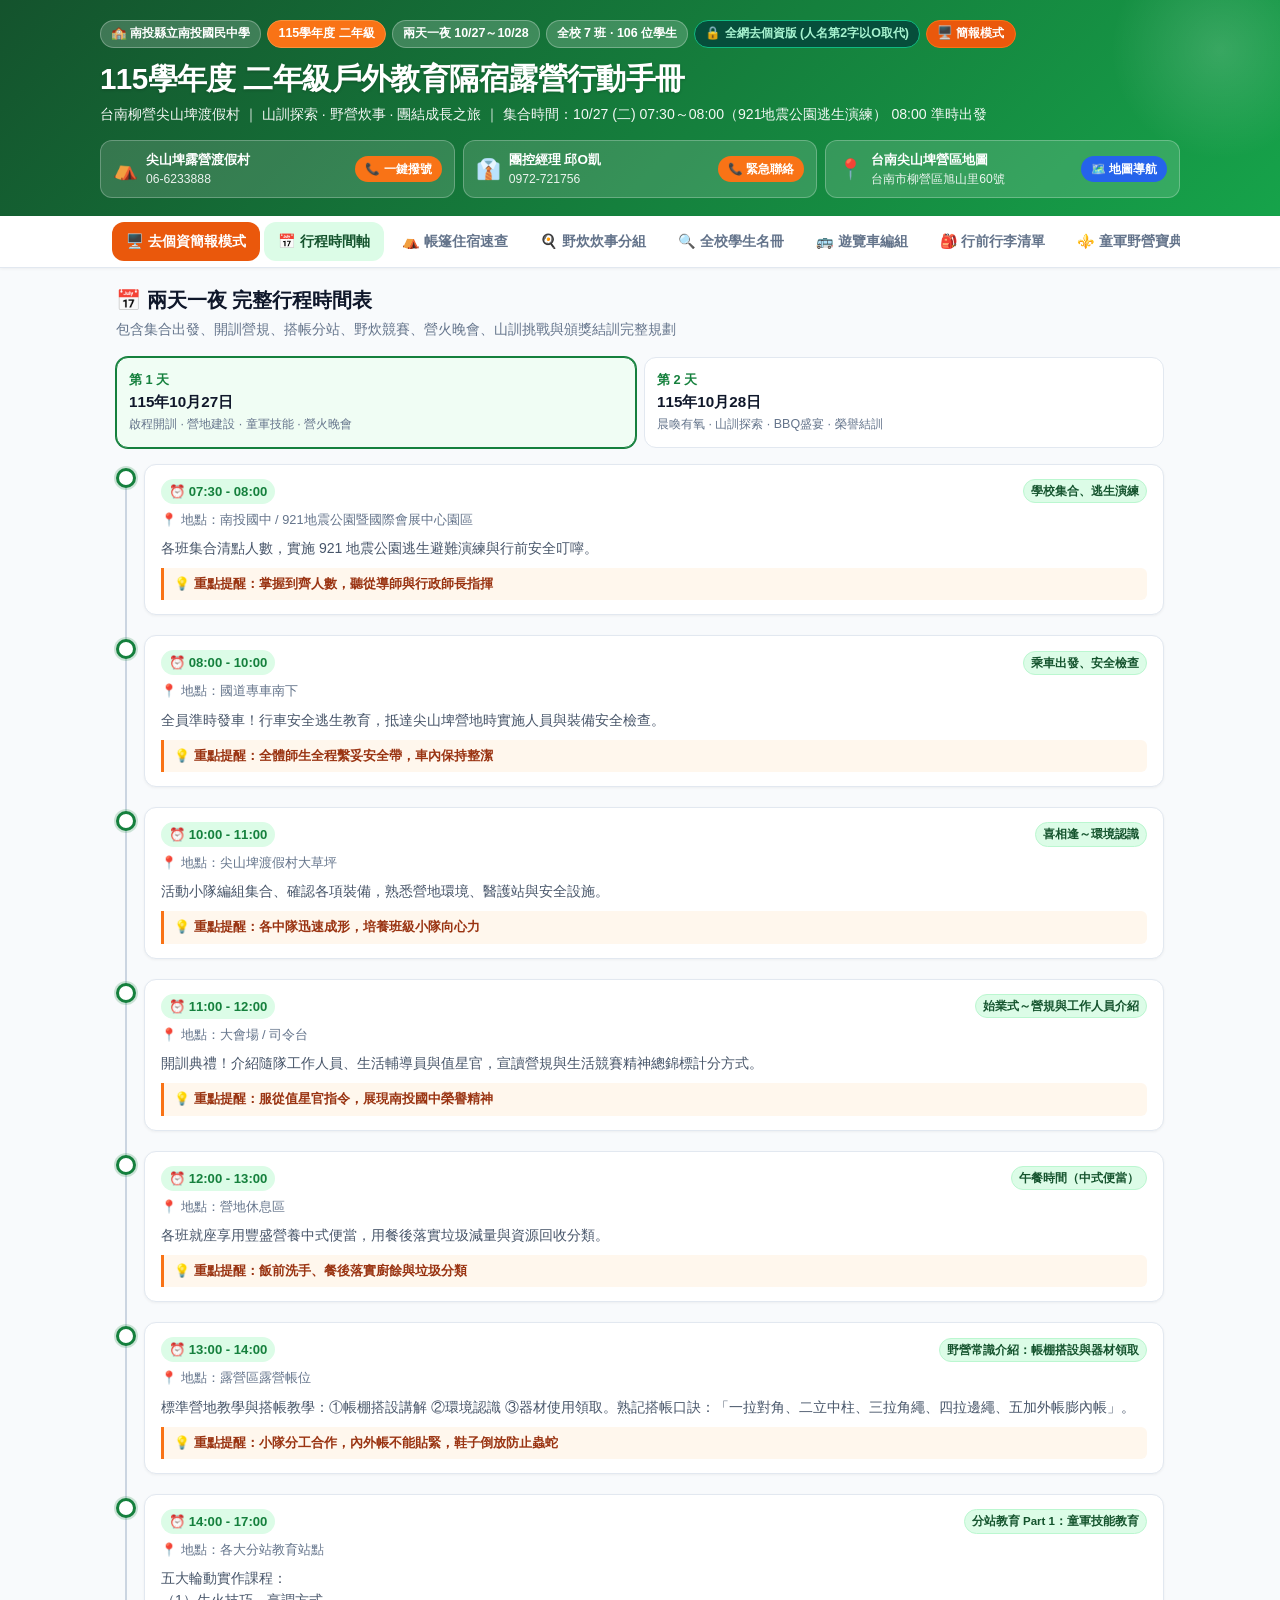
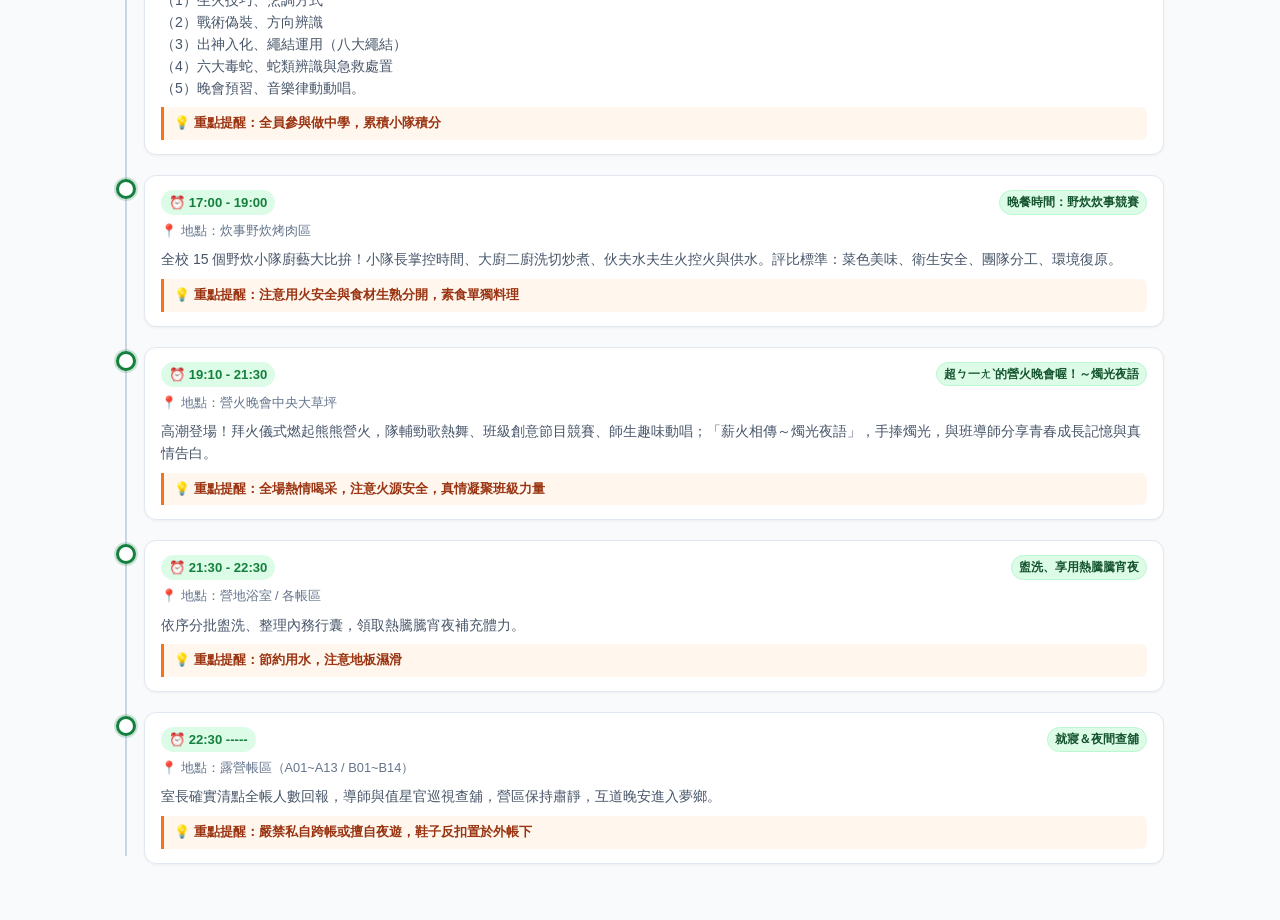
==== index.html @ 96193eeb "fix: remove privacy toggle, add slide controls and TOC modal, add scout unit images and video links" ====
<!DOCTYPE html>
<html lang="zh-Hant">
<head>
  <meta charset="UTF-8">
  <meta name="viewport" content="width=device-width, initial-scale=1.0, maximum-scale=1.0, user-scalable=no">
  <title>南投國中 115學年度二年級隔宿露營專屬行動手冊</title>
  <meta name="description" content="南投縣立南投國民中學 115學年度 二年級戶外教育隔宿露營（台南尖山埤）專屬 RWD 行動數位手冊。提供帳篷住宿速查、野炊小隊分工、兩日行程時間軸、遊覽車編組、行前行李清單與童軍技能寶典。">
  <meta name="theme-color" content="#15803d">

  <!-- Favicon 圖標 -->
  <link rel="icon" href="data:image/svg+xml,%3Csvg xmlns='http://www.w3.org/2000/svg' viewBox='0 0 32 32'%3E%3Ccircle cx='16' cy='16' r='14' fill='%2315803d'/%3E%3Cpath d='M8 22l8-14 8 14H8z' fill='%23f97316'/%3E%3C/svg%3E">

  <!-- 樣式表 -->
  <link rel="stylesheet" href="styles.css?v=20261019_v1">
</head>
<body>

  <!-- ================= 頂部 Hero Header ================= -->
  <header class="hero-header">
    <div class="hero-inner">
      <div class="hero-top-bar">
        <div class="hero-badges">
          <span class="badge-tag">🏫 南投縣立南投國民中學</span>
          <span class="badge-tag highlight">115學年度 二年級</span>
          <span class="badge-tag">兩天一夜 10/27～10/28</span>
          <span class="badge-tag">全校 7 班 · 106 位學生</span>
          <span class="badge-tag highlight" style="background:#064e3b; border-color:#10b981; color:#a7f3d0; font-weight:700;">🔒 全網去個資版 (人名第2字以O取代)</span>
          <a href="slides.html" class="badge-tag" style="background:#ea580c; border-color:#f97316; text-decoration:none; color:#fff;" title="前往全螢幕簡報模式">🖥️ 簡報模式</a>
        </div>
      </div>

      <h1 class="hero-title">115學年度 二年級戶外教育隔宿露營行動手冊</h1>
      <p class="hero-subtitle">
        台南柳營尖山埤渡假村 ｜ 山訓探索 · 野營炊事 · 團結成長之旅 ｜ 集合時間：10/27 (二) 07:30～08:00（921地震公園逃生演練） 08:00 準時出發
      </p>

      <!-- 快速營地與緊急撥號卡片 -->
      <div class="hero-quick-actions" id="hero-quick-actions">
        <!-- 由 JavaScript 動態生成 -->
      </div>
    </div>
  </header>

  <!-- ================= 桌機 / 平板 導航列 ================= -->
  <nav class="desktop-nav-bar" aria-label="手冊主要分頁導航">
    <div class="nav-tabs-scroll">
      <a href="slides.html" class="tab-btn" style="background:#ea580c; color:#fff; text-decoration:none;" title="開啟全螢幕簡報模式">🖥️ 去個資簡報模式</a>
      <button class="tab-btn active" data-tab="itinerary">📅 行程時間軸</button>
      <button class="tab-btn" data-tab="tents">⛺ 帳篷住宿速查</button>
      <button class="tab-btn" data-tab="squads">🍳 野炊炊事分組</button>
      <button class="tab-btn" data-tab="roster">🔍 全校學生名冊</button>
      <button class="tab-btn" data-tab="buses">🚌 遊覽車編組</button>
      <button class="tab-btn" data-tab="checklist">🎒 行前行李清單</button>
      <button class="tab-btn" data-tab="scout">⚜️ 童軍野營寶典</button>
      <button class="tab-btn" data-tab="rules">⚠️ 營規生活須知</button>
      <button class="tab-btn" data-tab="info">ℹ️ 營地與行政資訊</button>
    </div>
  </nav>

  <!-- ================= 主要內容區 ================= -->
  <main class="main-content">

    <!-- 1. 兩日行程時間軸 -->
    <section class="tab-pane active" id="tab-itinerary">
      <div class="section-head">
        <h2 class="section-title">📅 兩天一夜 完整行程時間表</h2>
        <p class="section-desc">包含集合出發、開訓營規、搭帳分站、野炊競賽、營火晚會、山訓挑戰與頒獎結訓完整規劃</p>
      </div>

      <div class="day-switch-bar" id="day-switch-container">
        <!-- 由 JS 動態生成 -->
      </div>

      <div id="itinerary-content-container">
        <!-- 當日行程時間軸由 JS 動態生成 -->
      </div>
    </section>

    <!-- 2. 帳篷住宿速查 -->
    <section class="tab-pane" id="tab-tents">
      <div class="section-head">
        <h2 class="section-title">⛺ 帳篷住宿即時速查</h2>
        <p class="section-desc">全校 27 頂帳篷（男帳 A01~A13、女帳 B01~B14），支援輸入姓名、座號、帳號即時秒查</p>
      </div>

      <!-- 帳篷篩選工具列 -->
      <div class="filter-toolbar">
        <div class="search-input-wrap">
          <span class="search-icon">🔍</span>
          <input type="text" id="tent-search-input" class="search-input" placeholder="輸入同學姓名、座號（如 15）、帳號（如 A01, B02）快速查詢...">
          <button id="tent-search-clear" class="clear-search-btn" title="清除搜尋">✕</button>
        </div>

        <div class="chip-filters">
          <span class="chip-label">班級：</span>
          <button class="filter-chip tent-class-chip active" data-class="all">全部班級</button>
          <button class="filter-chip tent-class-chip" data-class="801">801 (201)</button>
          <button class="filter-chip tent-class-chip" data-class="802">802 (202)</button>
          <button class="filter-chip tent-class-chip" data-class="803">803 (203)</button>
          <button class="filter-chip tent-class-chip" data-class="804">804 (204)</button>
          <button class="filter-chip tent-class-chip" data-class="805">805 (205)</button>
          <button class="filter-chip tent-class-chip" data-class="806">806 (206)</button>
          <button class="filter-chip tent-class-chip" data-class="807">807 (207)</button>
        </div>

        <div class="chip-filters">
          <span class="chip-label">性別：</span>
          <button class="filter-chip tent-gender-chip active" data-gender="all">全部帳篷</button>
          <button class="filter-chip tent-gender-chip" data-gender="男">🏕️ 男生帳 (A01~A13)</button>
          <button class="filter-chip tent-gender-chip" data-gender="女">⛺ 女生帳 (B01~B14)</button>
        </div>

        <div class="view-actions-bar">
          <span id="tents-count-badge" class="result-count-badge">共 27 頂帳篷</span>
          <div class="view-toggle-btns">
            <button class="view-toggle-btn tent-view-btn active" data-view="card">🗂️ 卡片模式</button>
            <button class="view-toggle-btn tent-view-btn" data-view="table">📑 表格名冊</button>
          </div>
        </div>
      </div>

      <!-- 帳篷列表 -->
      <div id="tents-list-container">
        <!-- JS 動態生成 -->
      </div>
    </section>

    <!-- 3. 野炊炊事分組速查 -->
    <section class="tab-pane" id="tab-squads">
      <div class="section-head">
        <h2 class="section-title">🍳 野炊炊事分組即時速查</h2>
        <p class="section-desc">全校 15 個野炊小隊，標註小隊長、副小隊長、大廚、二廚、伙夫、水夫、事務分工與素食名單</p>
      </div>

      <!-- 野炊篩選工具列 -->
      <div class="filter-toolbar">
        <div class="search-input-wrap">
          <span class="search-icon">🔍</span>
          <input type="text" id="squad-search-input" class="search-input" placeholder="輸入組別（如 第 1 組）、學生姓名、分工職掌（如 大廚）快速查詢...">
          <button id="squad-search-clear" class="clear-search-btn" title="清除搜尋">✕</button>
        </div>

        <div class="chip-filters">
          <span class="chip-label">班級：</span>
          <button class="filter-chip squad-class-chip active" data-class="all">全部班級</button>
          <button class="filter-chip squad-class-chip" data-class="801">801 (1-2組)</button>
          <button class="filter-chip squad-class-chip" data-class="802">802 (3-5組)</button>
          <button class="filter-chip squad-class-chip" data-class="803">803 (6-7組)</button>
          <button class="filter-chip squad-class-chip" data-class="804">804 (8-9組)</button>
          <button class="filter-chip squad-class-chip" data-class="805">805 (10-11組)</button>
          <button class="filter-chip squad-class-chip" data-class="806">806 (12組)</button>
          <button class="filter-chip squad-class-chip" data-class="807">807 (13-15組)</button>
        </div>

        <div class="view-actions-bar">
          <span id="squads-count-badge" class="result-count-badge">共 15 個野炊小隊</span>
          <div class="view-toggle-btns">
            <button class="view-toggle-btn squad-view-btn active" data-view="card">🗂️ 卡片模式</button>
            <button class="view-toggle-btn squad-view-btn" data-view="table">📑 表格名冊</button>
          </div>
        </div>
      </div>

      <!-- 野炊小隊列表 -->
      <div id="squads-list-container">
        <!-- JS 動態生成 -->
      </div>
    </section>

    <!-- 4. 全校學生名冊資料庫 -->
    <section class="tab-pane" id="tab-roster">
      <div class="section-head">
        <h2 class="section-title">🔍 全校學生資料庫速查</h2>
        <p class="section-desc">全校 106 位二年級同學，快速查詢座號、班級、性別、車次、帳號、野炊組別與飲食習慣</p>
      </div>

      <!-- 名冊篩選工具列 -->
      <div class="filter-toolbar">
        <div class="search-input-wrap">
          <span class="search-icon">🔍</span>
          <input type="text" id="roster-search-input" class="search-input" placeholder="搜尋學生姓名、座號、帳號、組別或職掌...">
          <button id="roster-search-clear" class="clear-search-btn" title="清除搜尋">✕</button>
        </div>

        <div class="chip-filters">
          <span class="chip-label">班級：</span>
          <button class="filter-chip roster-class-chip active" data-class="all">全部</button>
          <button class="filter-chip roster-class-chip" data-class="801">801</button>
          <button class="filter-chip roster-class-chip" data-class="802">802</button>
          <button class="filter-chip roster-class-chip" data-class="803">803</button>
          <button class="filter-chip roster-class-chip" data-class="804">804</button>
          <button class="filter-chip roster-class-chip" data-class="805">805</button>
          <button class="filter-chip roster-class-chip" data-class="806">806</button>
          <button class="filter-chip roster-class-chip" data-class="807">807</button>
        </div>

        <div class="chip-filters">
          <span class="chip-label">條件：</span>
          <button class="filter-chip roster-gender-chip active" data-gender="all">全部性別</button>
          <button class="filter-chip roster-gender-chip" data-gender="男">男生</button>
          <button class="filter-chip roster-gender-chip" data-gender="女">女生</button>
          <button class="filter-chip roster-diet-chip" data-diet="veg">🥗 僅看素食</button>
        </div>

        <div class="view-actions-bar">
          <span id="roster-count-badge" class="result-count-badge">共 106 位同學</span>
        </div>
      </div>

      <div id="roster-list-container">
        <!-- JS 動態生成 -->
      </div>
    </section>

    <!-- 5. 遊覽車編組與師長團務 -->
    <section class="tab-pane" id="tab-buses">
      <div class="section-head">
        <h2 class="section-title">🚌 遊覽車編組與隨車師長</h2>
        <p class="section-desc">全校 4 部遊覽車（1 車、2 車、3 車、丁車）搭乘班級配置、隨車行政師長與學生名冊</p>
      </div>
      <div id="buses-content-container">
        <!-- JS 動態生成 -->
      </div>
    </section>

    <!-- 6. 行前行李清單 -->
    <section class="tab-pane" id="tab-checklist">
      <div class="section-head">
        <h2 class="section-title">🎒 行前行李打包清單</h2>
        <p class="section-desc">點擊項目可打勾完成打包，進度自動儲存於手機瀏覽器，重開不遺失！</p>
      </div>

      <!-- 進度指示卡片 -->
      <div class="pack-progress-card">
        <div class="pack-progress-top">
          <span style="font-weight:800; font-size:1.05rem;">行李打包進度</span>
          <span id="pack-progress-percent" style="font-size:1.3rem; font-weight:800; color:#fed7aa;">0%</span>
        </div>
        <div class="pack-progress-bar-bg">
          <div class="pack-progress-fill" id="pack-progress-fill"></div>
        </div>
        <div style="display:flex; justify-content:space-between; align-items:center;">
          <span id="pack-progress-text" style="font-size:0.8rem; opacity:0.95;">已完成 0 / 15 項必備裝備</span>
          <button id="reset-checklist-btn" style="background:rgba(255,255,255,0.2); border:1px solid rgba(255,255,255,0.3); color:#fff; border-radius:var(--radius-full); font-size:0.74rem; padding:3px 10px; cursor:pointer;">重設清單</button>
        </div>
      </div>

      <div id="checklist-container">
        <!-- JS 動態生成 -->
      </div>
    </section>

    <!-- 7. 童軍野營技能寶典 -->
    <section class="tab-pane" id="tab-scout">
      <div class="section-head">
        <h2 class="section-title">⚜️ 童軍與野外技能寶典</h2>
        <p class="section-desc">包含營地建設、屋式帳搭收口訣、八大繩結、毒蛇五要五不、自然方向辨識與緊急急救法</p>
      </div>
      <div id="scout-content-container">
        <!-- JS 動態生成 -->
      </div>
    </section>

    <!-- 8. 營規生活須知 -->
    <section class="tab-pane" id="tab-rules">
      <div class="section-head">
        <h2 class="section-title">⚠️ 營規生活須知與安全守則</h2>
        <p class="section-desc">嚴守團體紀律、營火用火安全、夜間查舖與山訓水彈安全規範</p>
      </div>
      <div id="rules-content-container">
        <!-- JS 動態生成 -->
      </div>
    </section>

    <!-- 9. 營地與行政資訊 -->
    <section class="tab-pane" id="tab-info">
      <div class="section-head">
        <h2 class="section-title">ℹ️ 營地與活動行政資訊</h2>
        <p class="section-desc">主辦單位、承辦旅行社、營地地址電話、工作人員與全校導師一覽</p>
      </div>
      <div id="info-content-container">
        <!-- JS 動態生成 -->
      </div>
    </section>

  </main>

  <!-- ================= 手機端 底部固定導航欄 ================= -->
  <nav class="mobile-bottom-nav" aria-label="手機端底部快捷導航">
    <button class="mobile-nav-btn active" data-tab="itinerary">
      <span class="mobile-nav-icon">📅</span>
      <span>行程</span>
    </button>
    <button class="mobile-nav-btn" data-tab="tents">
      <span class="mobile-nav-icon">⛺</span>
      <span>帳篷</span>
    </button>
    <button class="mobile-nav-btn" data-tab="squads">
      <span class="mobile-nav-icon">🍳</span>
      <span>野炊</span>
    </button>
    <button class="mobile-nav-btn" data-tab="roster">
      <span class="mobile-nav-icon">🔍</span>
      <span>名冊</span>
    </button>
    <button class="mobile-nav-btn" data-tab="checklist">
      <span class="mobile-nav-icon">🎒</span>
      <span>行李</span>
    </button>
    <button class="mobile-nav-btn" data-tab="scout">
      <span class="mobile-nav-icon">⚜️</span>
      <span>寶典</span>
    </button>
    <a href="slides.html" class="mobile-nav-btn" style="color:var(--accent); text-decoration:none;">
      <span class="mobile-nav-icon">🖥️</span>
      <span>簡報</span>
    </a>
  </nav>

  <!-- 資料檔與腳本 -->
  <script src="data.js?v=20261019_v2"></script>
  <script src="app.js?v=20261019_v2"></script>
</body>
</html>
---- styles.css ----
/* ==========================================================================
   南投國中 115學年度二年級隔宿露營 專屬 RWD 行動數位手冊樣式表
   主色調：營地森林綠 (#15803d) · 營火熾橙 (#f97316) · 露營暖米金
   ========================================================================== */

:root {
  --primary: #15803d;
  --primary-dark: #14532d;
  --primary-light: #dcfce7;
  --primary-surface: #f0fdf4;
  --accent: #f97316;
  --accent-light: #ffedd5;
  --accent-dark: #c2410c;
  --bg-main: #f8fafc;
  --bg-card: #ffffff;
  --bg-subtle: #f1f5f9;
  --border: #e2e8f0;
  --border-light: #edf2f7;
  --text-primary: #0f172a;
  --text-secondary: #475569;
  --text-muted: #64748b;
  --text-white: #ffffff;
  --shadow-sm: 0 1px 3px rgba(0, 0, 0, 0.05);
  --shadow-md: 0 4px 12px rgba(15, 23, 42, 0.08);
  --shadow-lg: 0 12px 28px rgba(15, 23, 42, 0.12);
  --radius-sm: 8px;
  --radius-md: 12px;
  --radius-lg: 18px;
  --radius-full: 9999px;
  --font-base: -apple-system, BlinkMacSystemFont, "Segoe UI", Roboto, "PingFang TC", "Noto Sans TC", "Microsoft JhengHei", sans-serif;
  --transition: all 0.2s cubic-bezier(0.4, 0, 0.2, 1);
}

[data-theme="dark"] {
  --bg-main: #0f172a;
  --bg-card: #1e293b;
  --bg-subtle: #334155;
  --border: #334155;
  --border-light: #475569;
  --text-primary: #f8fafc;
  --text-secondary: #cbd5e1;
  --text-muted: #94a3b8;
  --primary-surface: #14532d33;
}

* {
  box-sizing: border-box;
  margin: 0;
  padding: 0;
  -webkit-tap-highlight-color: transparent;
}

body {
  font-family: var(--font-base);
  background-color: var(--bg-main);
  color: var(--text-primary);
  line-height: 1.6;
  min-height: 100vh;
  display: flex;
  flex-direction: column;
  padding-bottom: 78px; /* 手機端底部導航欄保留空間 */
}

/* ================= 頂部 Hero Header ================= */
.hero-header {
  background: linear-gradient(135deg, #14532d 0%, #15803d 55%, #16a34a 100%);
  color: var(--text-white);
  padding: 20px 16px 18px;
  box-shadow: 0 4px 20px rgba(20, 83, 45, 0.25);
  position: relative;
  overflow: hidden;
}

.hero-header::before {
  content: "";
  position: absolute;
  top: -60px;
  right: -50px;
  width: 220px;
  height: 220px;
  border-radius: 50%;
  background: radial-gradient(circle, rgba(255, 255, 255, 0.15) 0%, rgba(255, 255, 255, 0) 70%);
  pointer-events: none;
}

.hero-inner {
  max-width: 1080px;
  margin: 0 auto;
  position: relative;
  z-index: 2;
}

.hero-top-bar {
  display: flex;
  justify-content: space-between;
  align-items: center;
  flex-wrap: wrap;
  gap: 10px;
  margin-bottom: 12px;
}

.hero-badges {
  display: flex;
  flex-wrap: wrap;
  gap: 6px;
  align-items: center;
}

.badge-tag {
  display: inline-flex;
  align-items: center;
  gap: 4px;
  font-size: 0.78rem;
  font-weight: 600;
  padding: 3px 10px;
  border-radius: var(--radius-full);
  background: rgba(255, 255, 255, 0.18);
  border: 1px solid rgba(255, 255, 255, 0.28);
  color: #fff;
}

.badge-tag.highlight {
  background: #f97316;
  border-color: #fb923c;
  color: #fff;
  font-weight: 700;
}

.privacy-toggle-wrap {
  display: inline-flex;
  align-items: center;
  gap: 8px;
  background: rgba(0, 0, 0, 0.25);
  padding: 4px 10px;
  border-radius: var(--radius-full);
  border: 1px solid rgba(255, 255, 255, 0.25);
  font-size: 0.82rem;
  user-select: none;
  cursor: pointer;
  transition: var(--transition);
}

.privacy-toggle-wrap:hover {
  background: rgba(0, 0, 0, 0.38);
}

.switch-toggle {
  position: relative;
  display: inline-block;
  width: 38px;
  height: 20px;
}

.switch-toggle input {
  opacity: 0;
  width: 0;
  height: 0;
}

.switch-slider {
  position: absolute;
  cursor: pointer;
  top: 0; left: 0; right: 0; bottom: 0;
  background-color: #cbd5e1;
  transition: 0.3s;
  border-radius: 20px;
}

.switch-slider:before {
  position: absolute;
  content: "";
  height: 14px;
  width: 14px;
  left: 3px;
  bottom: 3px;
  background-color: white;
  transition: 0.3s;
  border-radius: 50%;
}

.switch-toggle input:checked + .switch-slider {
  background-color: var(--accent);
}

.switch-toggle input:checked + .switch-slider:before {
  transform: translateX(18px);
}

.hero-title {
  font-size: 1.45rem;
  font-weight: 800;
  letter-spacing: -0.02em;
  line-height: 1.3;
  margin-bottom: 6px;
  text-shadow: 0 1px 3px rgba(0, 0, 0, 0.2);
}

.hero-subtitle {
  font-size: 0.88rem;
  opacity: 0.95;
  margin-bottom: 14px;
  line-height: 1.5;
}

.hero-quick-actions {
  display: grid;
  grid-template-columns: repeat(auto-fit, minmax(200px, 1fr));
  gap: 8px;
}

.quick-call-card {
  display: flex;
  align-items: center;
  justify-content: space-between;
  background: rgba(255, 255, 255, 0.14);
  border: 1px solid rgba(255, 255, 255, 0.25);
  border-radius: var(--radius-md);
  padding: 8px 12px;
  color: #fff;
  text-decoration: none;
  transition: var(--transition);
}

.quick-call-card:hover {
  background: rgba(255, 255, 255, 0.24);
  transform: translateY(-1px);
}

.quick-call-left {
  display: flex;
  align-items: center;
  gap: 8px;
}

.quick-call-icon {
  font-size: 1.25rem;
}

.quick-call-name {
  font-size: 0.84rem;
  font-weight: 700;
}

.quick-call-phone {
  font-size: 0.76rem;
  opacity: 0.9;
}

.quick-call-btn {
  background: #f97316;
  color: #fff;
  padding: 4px 10px;
  border-radius: var(--radius-full);
  font-size: 0.74rem;
  font-weight: 700;
  display: inline-flex;
  align-items: center;
  gap: 3px;
}

/* ================= 桌機/平板 頂部導航 Tabs ================= */
.desktop-nav-bar {
  background: var(--bg-card);
  border-bottom: 1px solid var(--border);
  position: sticky;
  top: 0;
  z-index: 100;
  box-shadow: var(--shadow-sm);
}

.nav-tabs-scroll {
  max-width: 1080px;
  margin: 0 auto;
  display: flex;
  gap: 4px;
  padding: 6px 12px;
  overflow-x: auto;
  scrollbar-width: none;
}

.nav-tabs-scroll::-webkit-scrollbar {
  display: none;
}

.tab-btn {
  background: transparent;
  border: none;
  font-family: inherit;
  font-size: 0.88rem;
  font-weight: 600;
  color: var(--text-muted);
  padding: 8px 14px;
  border-radius: var(--radius-md);
  cursor: pointer;
  white-space: nowrap;
  transition: var(--transition);
  display: inline-flex;
  align-items: center;
  gap: 5px;
}

.tab-btn:hover {
  background: var(--bg-subtle);
  color: var(--text-primary);
}

.tab-btn.active {
  background: var(--primary-light);
  color: var(--primary-dark);
  font-weight: 700;
}

[data-theme="dark"] .tab-btn.active {
  background: var(--primary-surface);
  color: #86efac;
}

/* ================= 主要內容區 ================= */
.main-content {
  max-width: 1080px;
  width: 100%;
  margin: 0 auto;
  padding: 16px;
  flex: 1;
}

.tab-pane {
  display: none;
}

.tab-pane.active {
  display: block;
  animation: fadeIn 0.25s ease-out;
}

@keyframes fadeIn {
  from { opacity: 0; transform: translateY(6px); }
  to { opacity: 1; transform: translateY(0); }
}

.section-head {
  margin-bottom: 16px;
}

.section-title {
  font-size: 1.25rem;
  font-weight: 800;
  display: flex;
  align-items: center;
  gap: 8px;
  color: var(--text-primary);
}

.section-desc {
  font-size: 0.85rem;
  color: var(--text-muted);
  margin-top: 3px;
}

/* ================= 篩選與搜尋工具列 ================= */
.filter-toolbar {
  background: var(--bg-card);
  border: 1px solid var(--border);
  border-radius: var(--radius-md);
  padding: 12px;
  margin-bottom: 16px;
  box-shadow: var(--shadow-sm);
  display: flex;
  flex-direction: column;
  gap: 10px;
}

.search-input-wrap {
  position: relative;
  display: flex;
  align-items: center;
}

.search-icon {
  position: absolute;
  left: 12px;
  font-size: 1rem;
  color: var(--text-muted);
  pointer-events: none;
}

.search-input {
  width: 100%;
  font-family: inherit;
  font-size: 0.92rem;
  padding: 10px 36px 10px 38px;
  border: 1.5px solid var(--border);
  border-radius: var(--radius-md);
  background: var(--bg-main);
  color: var(--text-primary);
  outline: none;
  transition: var(--transition);
}

.search-input:focus {
  border-color: var(--primary);
  background: var(--bg-card);
  box-shadow: 0 0 0 3px rgba(21, 128, 61, 0.12);
}

.clear-search-btn {
  position: absolute;
  right: 10px;
  background: none;
  border: none;
  font-size: 1.1rem;
  color: var(--text-muted);
  cursor: pointer;
  padding: 4px;
  display: none;
}

.chip-filters {
  display: flex;
  gap: 6px;
  flex-wrap: wrap;
  align-items: center;
}

.chip-label {
  font-size: 0.78rem;
  font-weight: 700;
  color: var(--text-muted);
  margin-right: 2px;
}

.filter-chip {
  background: var(--bg-subtle);
  border: 1px solid var(--border);
  color: var(--text-secondary);
  font-family: inherit;
  font-size: 0.8rem;
  font-weight: 600;
  padding: 4px 10px;
  border-radius: var(--radius-full);
  cursor: pointer;
  transition: var(--transition);
}

.filter-chip:hover {
  border-color: var(--primary);
  color: var(--primary);
}

.filter-chip.active {
  background: var(--primary);
  color: #fff;
  border-color: var(--primary);
}

.view-actions-bar {
  display: flex;
  justify-content: space-between;
  align-items: center;
  font-size: 0.82rem;
  color: var(--text-muted);
}

.result-count-badge {
  font-weight: 700;
  color: var(--primary);
}

.view-toggle-btns {
  display: inline-flex;
  background: var(--bg-subtle);
  border-radius: var(--radius-sm);
  padding: 2px;
  border: 1px solid var(--border);
}

.view-toggle-btn {
  background: transparent;
  border: none;
  font-size: 0.8rem;
  padding: 4px 8px;
  border-radius: 6px;
  cursor: pointer;
  color: var(--text-muted);
  font-family: inherit;
  font-weight: 600;
}

.view-toggle-btn.active {
  background: var(--bg-card);
  color: var(--text-primary);
  box-shadow: var(--shadow-sm);
}

/* ================= 卡片網格與卡片設計 ================= */
.cards-grid {
  display: grid;
  grid-template-columns: repeat(auto-fill, minmax(290px, 1fr));
  gap: 14px;
}

.tent-card, .squad-card, .info-card {
  background: var(--bg-card);
  border: 1px solid var(--border);
  border-radius: var(--radius-md);
  padding: 14px;
  box-shadow: var(--shadow-sm);
  transition: var(--transition);
  display: flex;
  flex-direction: column;
  position: relative;
}

.tent-card:hover, .squad-card:hover {
  box-shadow: var(--shadow-md);
  border-color: #cbd5e1;
  transform: translateY(-2px);
}

.card-top {
  display: flex;
  justify-content: space-between;
  align-items: flex-start;
  margin-bottom: 10px;
  padding-bottom: 8px;
  border-bottom: 1px solid var(--border-light);
}

.card-id-badge {
  display: inline-flex;
  align-items: center;
  gap: 5px;
  font-size: 1.05rem;
  font-weight: 800;
  padding: 2px 8px;
  border-radius: var(--radius-sm);
}

.tent-card.male .card-id-badge {
  background: #e0f2fe;
  color: #0369a1;
}

.tent-card.female .card-id-badge {
  background: #fce7f3;
  color: #be185d;
}

.squad-card .card-id-badge {
  background: #ffedd5;
  color: #c2410c;
}

.card-meta-tags {
  display: flex;
  gap: 4px;
  flex-wrap: wrap;
  align-items: center;
}

.meta-pill {
  font-size: 0.72rem;
  font-weight: 700;
  padding: 2px 7px;
  border-radius: var(--radius-full);
  background: var(--bg-subtle);
  color: var(--text-muted);
  border: 1px solid var(--border);
}

.meta-pill.primary {
  background: var(--primary-light);
  color: var(--primary-dark);
  border-color: #bbf7d0;
}

.meta-pill.accent {
  background: var(--accent-light);
  color: var(--accent-dark);
  border-color: #fed7aa;
}

/* 帳員與組員名單標籤 */
.member-chips-wrap {
  display: flex;
  flex-wrap: wrap;
  gap: 6px;
  margin-bottom: 10px;
  flex: 1;
}

.member-chip {
  display: inline-flex;
  align-items: center;
  gap: 5px;
  background: var(--bg-main);
  border: 1px solid var(--border);
  padding: 4px 8px;
  border-radius: var(--radius-sm);
  font-size: 0.84rem;
}

.member-chip.leader {
  background: #fef3c7;
  border-color: #fde68a;
  color: #92400e;
  font-weight: 700;
}

.member-chip.veg {
  border-left: 3px solid #16a34a;
}

.seat-num {
  font-size: 0.72rem;
  font-weight: 800;
  color: var(--text-muted);
}

.role-tag {
  font-size: 0.68rem;
  background: #fed7aa;
  color: #9a3412;
  padding: 1px 4px;
  border-radius: 4px;
  font-weight: 700;
}

.card-footer {
  display: flex;
  justify-content: space-between;
  align-items: center;
  padding-top: 8px;
  border-top: 1px solid var(--border-light);
  font-size: 0.76rem;
  color: var(--text-muted);
}

.copy-mini-btn {
  background: transparent;
  border: 1px solid var(--border);
  border-radius: 6px;
  font-family: inherit;
  font-size: 0.74rem;
  padding: 3px 8px;
  cursor: pointer;
  color: var(--text-secondary);
  transition: var(--transition);
}

.copy-mini-btn:hover {
  background: var(--bg-subtle);
  color: var(--text-primary);
  border-color: var(--primary);
}

/* ================= 表格檢視模式 ================= */
.table-responsive {
  overflow-x: auto;
  background: var(--bg-card);
  border: 1px solid var(--border);
  border-radius: var(--radius-md);
  box-shadow: var(--shadow-sm);
}

.styled-table {
  width: 100%;
  border-collapse: collapse;
  font-size: 0.86rem;
  text-align: left;
}

.styled-table th {
  background: var(--bg-subtle);
  color: var(--text-secondary);
  padding: 10px 12px;
  font-weight: 700;
  border-bottom: 1px solid var(--border);
  white-space: nowrap;
}

.styled-table td {
  padding: 10px 12px;
  border-bottom: 1px solid var(--border-light);
  color: var(--text-primary);
}

.styled-table tr:hover {
  background-color: var(--primary-surface);
}

/* ================= 兩日行程時間軸 ================= */
.day-switch-bar {
  display: flex;
  gap: 8px;
  margin-bottom: 16px;
}

.day-switch-btn {
  flex: 1;
  background: var(--bg-card);
  border: 1.5px solid var(--border);
  border-radius: var(--radius-md);
  padding: 12px;
  text-align: left;
  cursor: pointer;
  transition: var(--transition);
}

.day-switch-btn:hover {
  border-color: var(--primary);
}

.day-switch-btn.active {
  border-color: var(--primary);
  background: var(--primary-surface);
  box-shadow: 0 0 0 1px var(--primary);
}

.day-num {
  font-size: 0.8rem;
  font-weight: 800;
  color: var(--primary);
  display: block;
}

.day-date {
  font-size: 0.95rem;
  font-weight: 800;
  color: var(--text-primary);
}

.day-summary {
  font-size: 0.78rem;
  color: var(--text-muted);
}

.timeline {
  position: relative;
  padding-left: 28px;
}

.timeline::before {
  content: "";
  position: absolute;
  left: 9px;
  top: 8px;
  bottom: 8px;
  width: 2px;
  background: #cbd5e1;
}

.timeline-item {
  position: relative;
  margin-bottom: 20px;
}

.timeline-dot {
  position: absolute;
  left: -28px;
  top: 4px;
  width: 20px;
  height: 20px;
  border-radius: 50%;
  background: var(--bg-card);
  border: 3px solid var(--primary);
  box-shadow: 0 0 0 2px rgba(21, 128, 61, 0.2);
}

.timeline-card {
  background: var(--bg-card);
  border: 1px solid var(--border);
  border-radius: var(--radius-md);
  padding: 14px 16px;
  box-shadow: var(--shadow-sm);
  transition: var(--transition);
}

.timeline-card:hover {
  box-shadow: var(--shadow-md);
  border-color: #cbd5e1;
}

.timeline-header {
  display: flex;
  justify-content: space-between;
  align-items: center;
  flex-wrap: wrap;
  gap: 6px;
  margin-bottom: 6px;
}

.timeline-time {
  font-size: 0.82rem;
  font-weight: 800;
  color: var(--primary);
  background: var(--primary-light);
  padding: 2px 8px;
  border-radius: var(--radius-full);
}

.timeline-title {
  font-size: 1.05rem;
  font-weight: 800;
  color: var(--text-primary);
}

.timeline-loc {
  font-size: 0.8rem;
  color: var(--text-muted);
  display: flex;
  align-items: center;
  gap: 4px;
  margin-bottom: 8px;
}

.timeline-desc {
  font-size: 0.88rem;
  color: var(--text-secondary);
  line-height: 1.55;
  white-space: pre-line;
  margin-bottom: 8px;
}

.timeline-keypoint {
  background: #fff7ed;
  border-left: 3px solid #f97316;
  padding: 6px 10px;
  border-radius: 0 6px 6px 0;
  font-size: 0.8rem;
  color: #9a3412;
  font-weight: 600;
}

/* ================= 行李清單互動卡片 ================= */
.pack-progress-card {
  background: linear-gradient(135deg, #15803d 0%, #16a34a 100%);
  color: #fff;
  border-radius: var(--radius-md);
  padding: 16px;
  margin-bottom: 16px;
  display: flex;
  flex-direction: column;
  gap: 10px;
}

.pack-progress-top {
  display: flex;
  justify-content: space-between;
  align-items: center;
}

.pack-progress-bar-bg {
  width: 100%;
  height: 10px;
  background: rgba(255, 255, 255, 0.28);
  border-radius: var(--radius-full);
  overflow: hidden;
}

.pack-progress-fill {
  height: 100%;
  background: #f97316;
  width: 0%;
  transition: width 0.3s ease;
}

.checklist-group {
  margin-bottom: 16px;
}

.checklist-cat-title {
  font-size: 0.95rem;
  font-weight: 800;
  color: var(--text-secondary);
  margin-bottom: 8px;
  display: flex;
  align-items: center;
  gap: 6px;
}

.checklist-item {
  background: var(--bg-card);
  border: 1px solid var(--border);
  border-radius: var(--radius-sm);
  padding: 10px 14px;
  margin-bottom: 8px;
  display: flex;
  align-items: center;
  gap: 12px;
  cursor: pointer;
  transition: var(--transition);
  user-select: none;
}

.checklist-item:hover {
  background: var(--bg-subtle);
}

.checklist-item.checked {
  background: #f0fdf4;
  border-color: #86efac;
}

.checklist-item.checked .item-name {
  text-decoration: line-through;
  color: var(--text-muted);
}

.checklist-cb {
  width: 20px;
  height: 20px;
  accent-color: var(--primary);
  cursor: pointer;
}

.item-content {
  flex: 1;
}

.item-name {
  font-size: 0.92rem;
  font-weight: 700;
  color: var(--text-primary);
}

.item-desc {
  font-size: 0.78rem;
  color: var(--text-muted);
}

.badge-required {
  font-size: 0.7rem;
  background: #fee2e2;
  color: #dc2626;
  padding: 1px 6px;
  border-radius: 4px;
  font-weight: 700;
}

/* ================= 童軍與野外技能展示 ================= */
.accordion-item {
  background: var(--bg-card);
  border: 1px solid var(--border);
  border-radius: var(--radius-md);
  margin-bottom: 10px;
  overflow: hidden;
  box-shadow: var(--shadow-sm);
}

.accordion-header {
  padding: 14px 16px;
  background: var(--bg-card);
  display: flex;
  justify-content: space-between;
  align-items: center;
  cursor: pointer;
  user-select: none;
  font-weight: 800;
  font-size: 0.98rem;
  transition: var(--transition);
}

.accordion-header:hover {
  background: var(--bg-subtle);
}

.accordion-content {
  padding: 16px;
  border-top: 1px solid var(--border-light);
  display: none;
  font-size: 0.88rem;
  line-height: 1.6;
}

.accordion-item.open .accordion-content {
  display: block;
}

.accordion-item.open .accordion-header {
  color: var(--primary);
  background: var(--primary-surface);
}

.guide-step-list {
  padding-left: 20px;
  margin-bottom: 12px;
}

.guide-step-list li {
  margin-bottom: 6px;
}

.mnemonic-box {
  background: #f0fdf4;
  border-left: 4px solid var(--primary);
  padding: 10px 14px;
  border-radius: 0 8px 8px 0;
  margin-top: 10px;
}

/* ================= 手機端 底部固定導航欄 ================= */
.mobile-bottom-nav {
  position: fixed;
  bottom: 0;
  left: 0;
  right: 0;
  background: var(--bg-card);
  border-top: 1px solid var(--border);
  display: flex;
  justify-content: space-around;
  padding: 6px 4px env(safe-area-inset-bottom, 8px);
  z-index: 999;
  box-shadow: 0 -2px 10px rgba(0, 0, 0, 0.06);
}

.mobile-nav-btn {
  background: none;
  border: none;
  font-family: inherit;
  display: flex;
  flex-direction: column;
  align-items: center;
  justify-content: center;
  gap: 2px;
  color: var(--text-muted);
  cursor: pointer;
  font-size: 0.72rem;
  font-weight: 600;
  padding: 4px 8px;
  border-radius: var(--radius-sm);
  transition: var(--transition);
  flex: 1;
}

.mobile-nav-icon {
  font-size: 1.25rem;
}

.mobile-nav-btn.active {
  color: var(--primary);
  font-weight: 800;
}

/* ================= 提示 Toast 與 Modal ================= */
.toast-msg {
  position: fixed;
  top: 20px;
  left: 50%;
  transform: translateX(-50%) translateY(-20px);
  background: rgba(15, 23, 42, 0.9);
  color: #fff;
  padding: 8px 18px;
  border-radius: var(--radius-full);
  font-size: 0.84rem;
  font-weight: 600;
  box-shadow: var(--shadow-lg);
  opacity: 0;
  pointer-events: none;
  transition: all 0.25s ease;
  z-index: 2000;
}

.toast-msg.show {
  opacity: 1;
  transform: translateX(-50%) translateY(0);
}

/* ================= 列印樣式 ================= */
@media print {
  .hero-header, .desktop-nav-bar, .mobile-bottom-nav, .filter-toolbar, .view-actions-bar, .copy-mini-btn {
    display: none !important;
  }
  body {
    padding-bottom: 0 !important;
    background: #fff !important;
    color: #000 !important;
  }
  .main-content {
    max-width: 100% !important;
    padding: 0 !important;
  }
  .tab-pane {
    display: block !important;
  }
  .tent-card, .squad-card {
    border: 1px solid #999 !important;
    page-break-inside: avoid;
    break-inside: avoid;
  }
}

/* ================= 響應式優化 ================= */
@media (min-width: 768px) {
  .mobile-bottom-nav {
    display: none;
  }
  body {
    padding-bottom: 20px;
  }
  .hero-title {
    font-size: 1.85rem;
  }
}

@media (max-width: 767px) {
  .desktop-nav-bar {
    display: none;
  }
  .hero-header {
    padding: 16px 14px 14px;
  }
  .hero-title {
    font-size: 1.3rem;
  }
  .cards-grid {
    grid-template-columns: 1fr;
  }
}
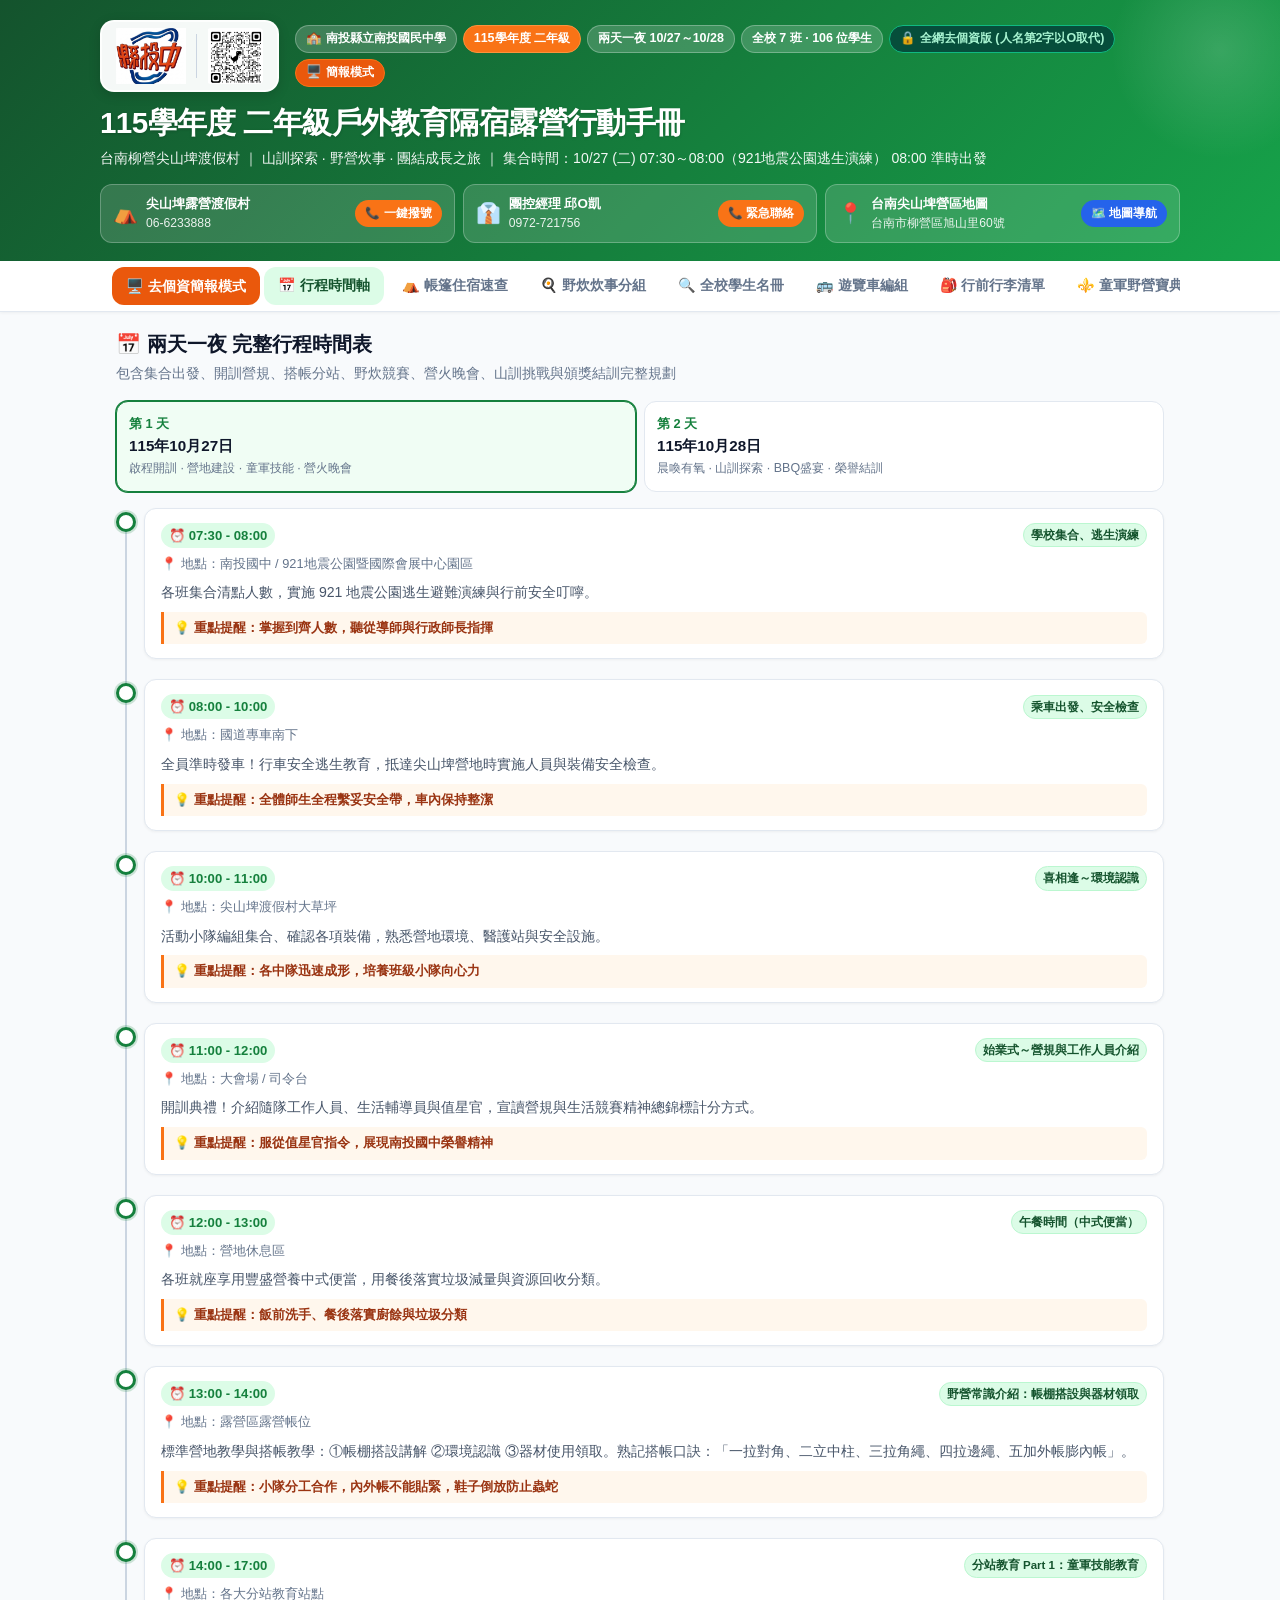
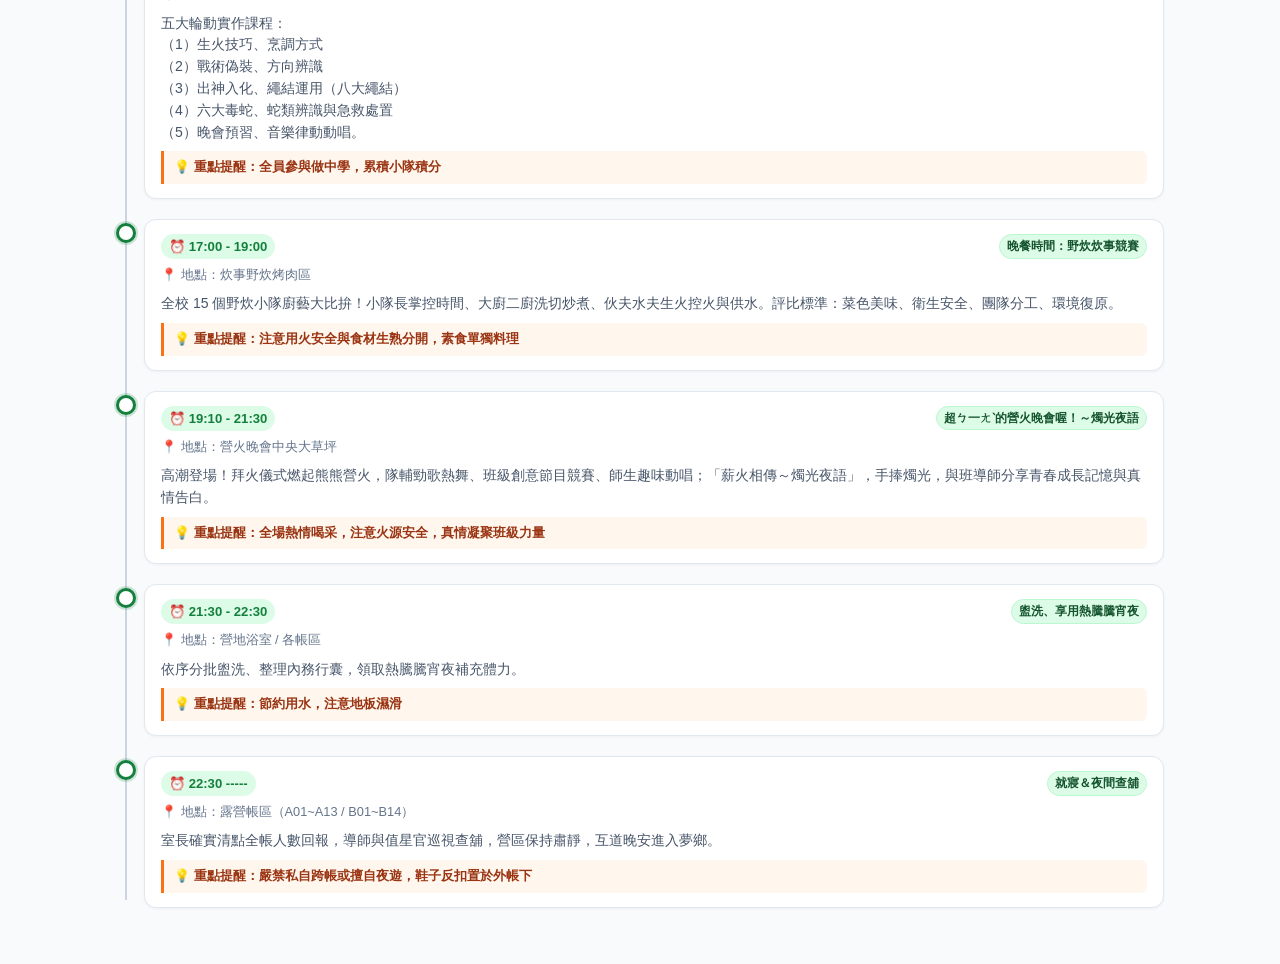
==== commit 9f559dd6: "feat: complete all 9 multimedia and branding requirements for handbook and slides" ====
--- a/index.html
+++ b/index.html
@@ -18,8 +18,15 @@
   <!-- ================= 頂部 Hero Header ================= -->
   <header class="hero-header">
     <div class="hero-inner">
-      <div class="hero-top-bar">
-        <div class="hero-badges">
+      <div class="hero-top-bar" style="display:flex; align-items:center; justify-content:space-between; gap:16px; flex-wrap:wrap; margin-bottom:12px;">
+        <!-- 左上角：學校 Logo 與 網站 QR Code 相鄰 -->
+        <div class="header-brand-box" style="display:inline-flex; align-items:center; gap:10px; background:rgba(255,255,255,0.96); padding:6px 14px; border-radius:14px; box-shadow:0 3px 12px rgba(0,0,0,0.15); border:2px solid rgba(255,255,255,0.8);">
+          <img src="assets/img/school_logo.png" alt="南投縣立南投國民中學 標誌 Logo" style="height:56px; width:auto; object-fit:contain;" title="南投國中 校徽">
+          <div style="width:1px; height:44px; background:#cbd5e1;"></div>
+          <img src="assets/img/site_qr.png" alt="手冊專屬行動條碼 QR Code" style="height:56px; width:56px; object-fit:contain; border-radius:4px;" title="掃描 QR Code 隨身查閱手冊">
+        </div>
+
+        <div class="hero-badges" style="flex:1;">
           <span class="badge-tag">🏫 南投縣立南投國民中學</span>
           <span class="badge-tag highlight">115學年度 二年級</span>
           <span class="badge-tag">兩天一夜 10/27～10/28</span>
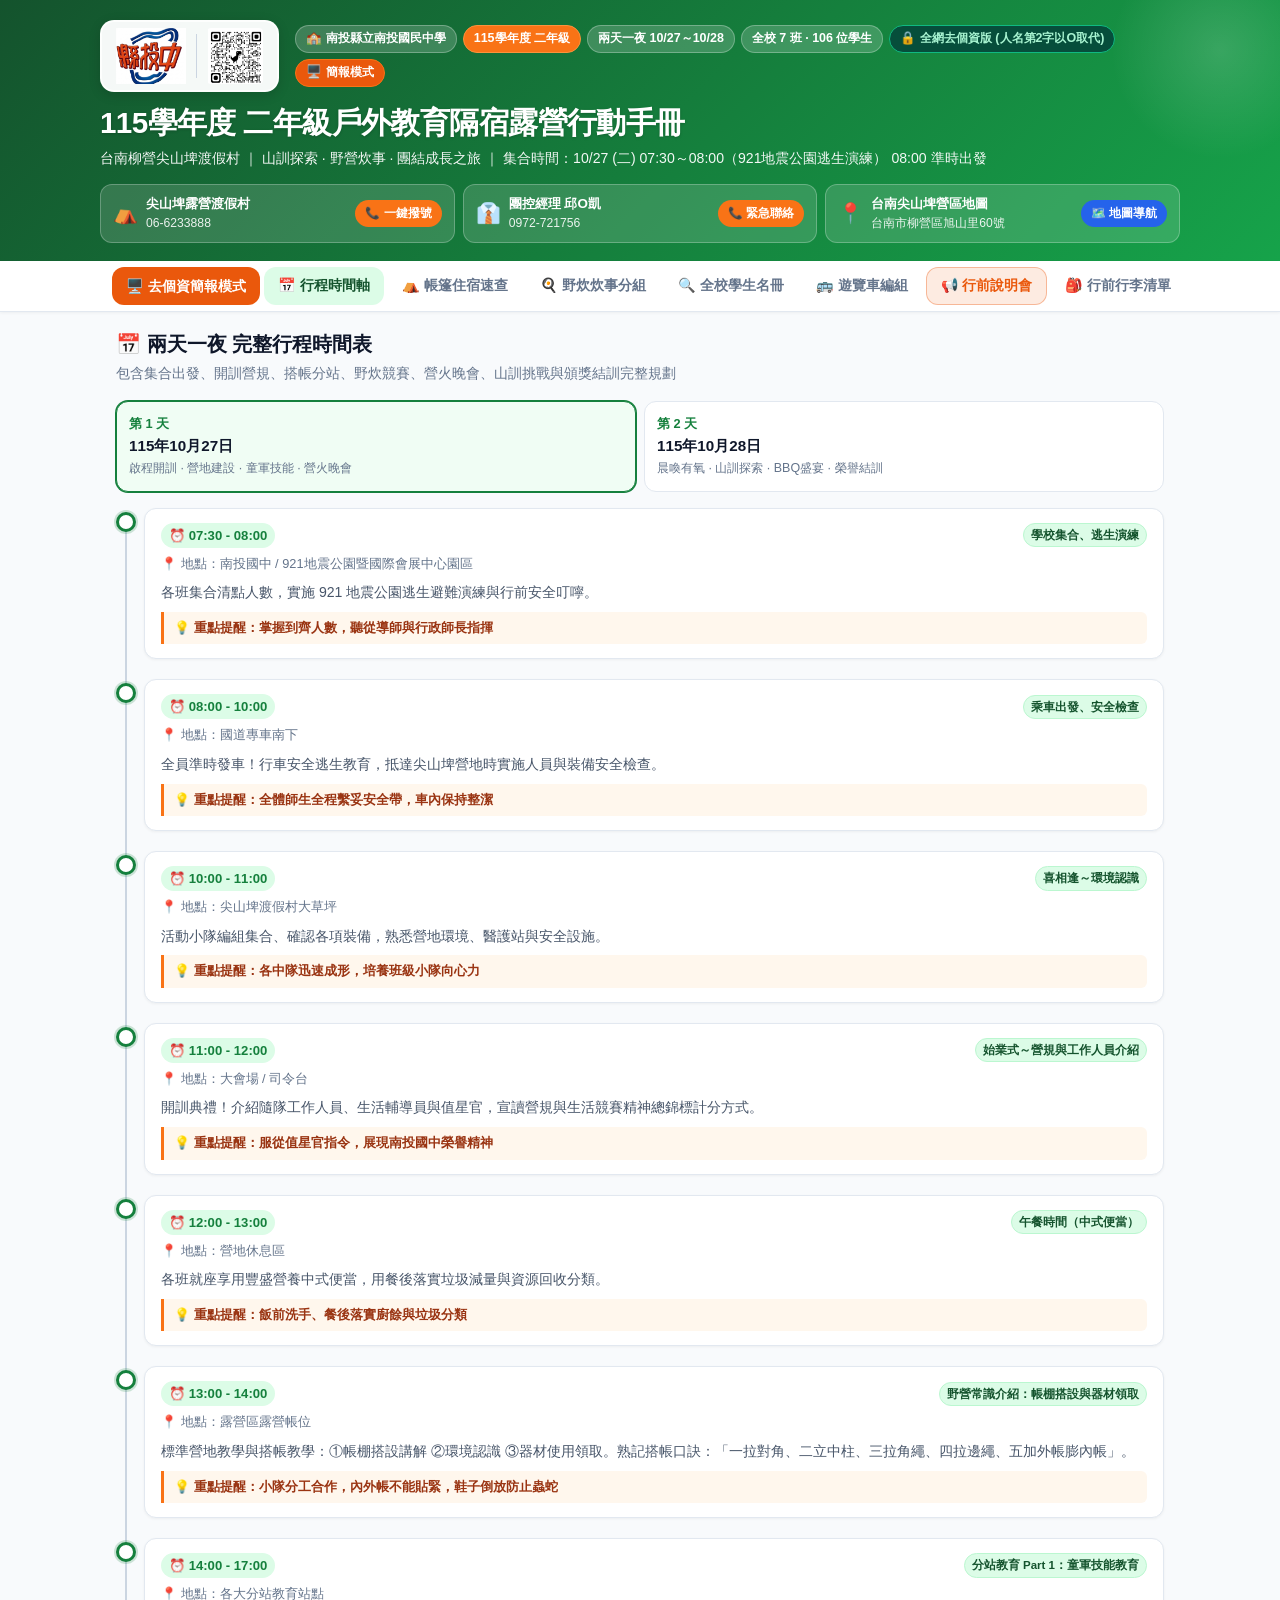
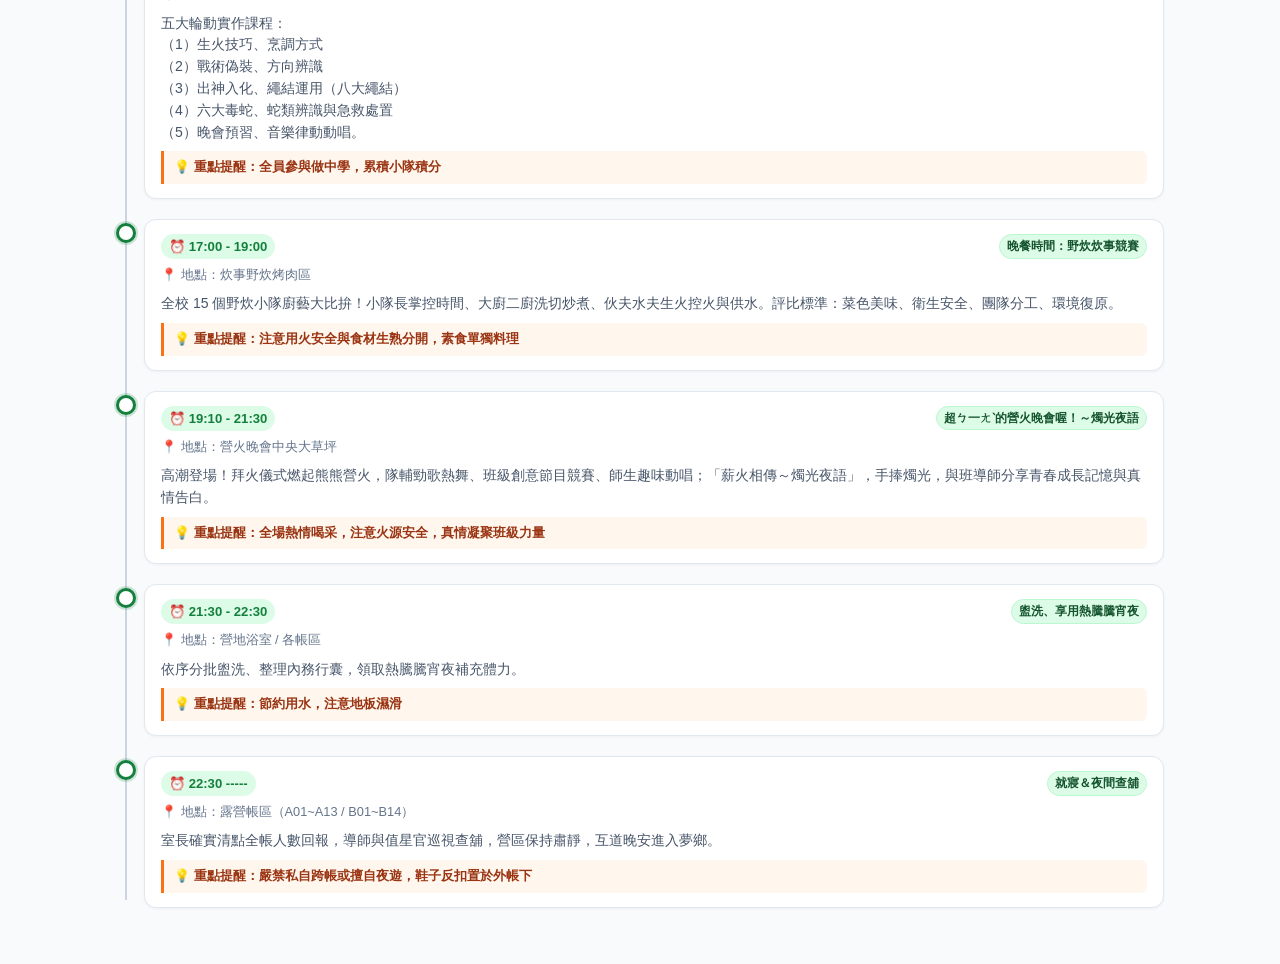
==== commit 09e5f31a: "feat: add pre-camp briefing, switch slides to light theme, and verify 100% active youtube tutorial v" ====
--- a/index.html
+++ b/index.html
@@ -57,6 +57,7 @@
       <button class="tab-btn" data-tab="squads">🍳 野炊炊事分組</button>
       <button class="tab-btn" data-tab="roster">🔍 全校學生名冊</button>
       <button class="tab-btn" data-tab="buses">🚌 遊覽車編組</button>
+      <button class="tab-btn" data-tab="briefing" style="background:rgba(234,88,12,0.12); color:#ea580c; border:1px solid rgba(234,88,12,0.35); font-weight:700;">📢 行前說明會</button>
       <button class="tab-btn" data-tab="checklist">🎒 行前行李清單</button>
       <button class="tab-btn" data-tab="scout">⚜️ 童軍野營寶典</button>
       <button class="tab-btn" data-tab="rules">⚠️ 營規生活須知</button>
@@ -230,7 +231,18 @@
       </div>
     </section>
 
-    <!-- 6. 行前行李清單 -->
+    <!-- 6. 隔宿露營行前說明會四大重點宣導（源自：隔宿露營行前說明會.txt） -->
+    <section class="tab-pane" id="tab-briefing">
+      <div class="section-head">
+        <h2 class="section-title">📢 隔宿露營行前說明會 · 四大生活規範與違紀處分叮嚀</h2>
+        <p class="section-desc">學校官方行前生活規範宣導：違禁品檢查、個人重要物品與通訊報平安、服裝儀容紀律、機動車重大違紀處分</p>
+      </div>
+      <div id="briefing-content-container">
+        <!-- JS 動態生成 -->
+      </div>
+    </section>
+
+    <!-- 7. 行前行李清單 -->
     <section class="tab-pane" id="tab-checklist">
       <div class="section-head">
         <h2 class="section-title">🎒 行前行李打包清單</h2>
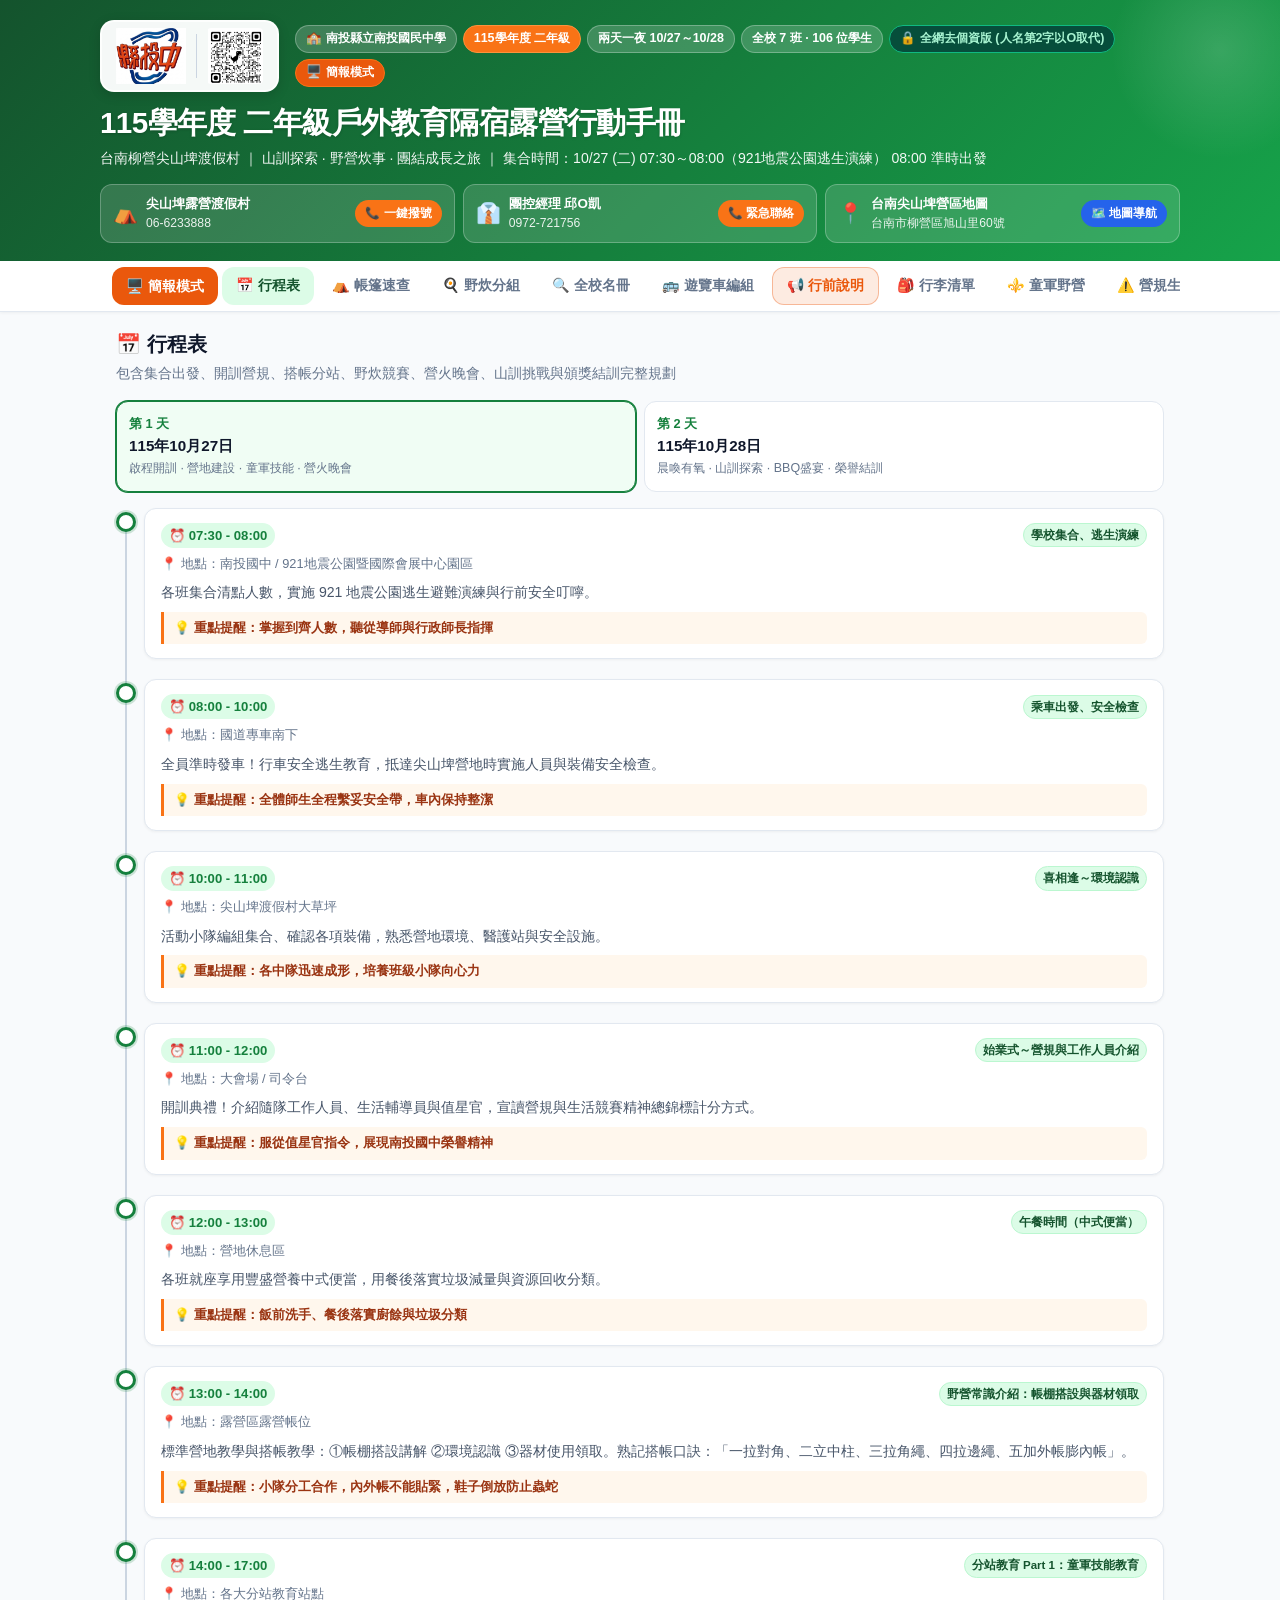
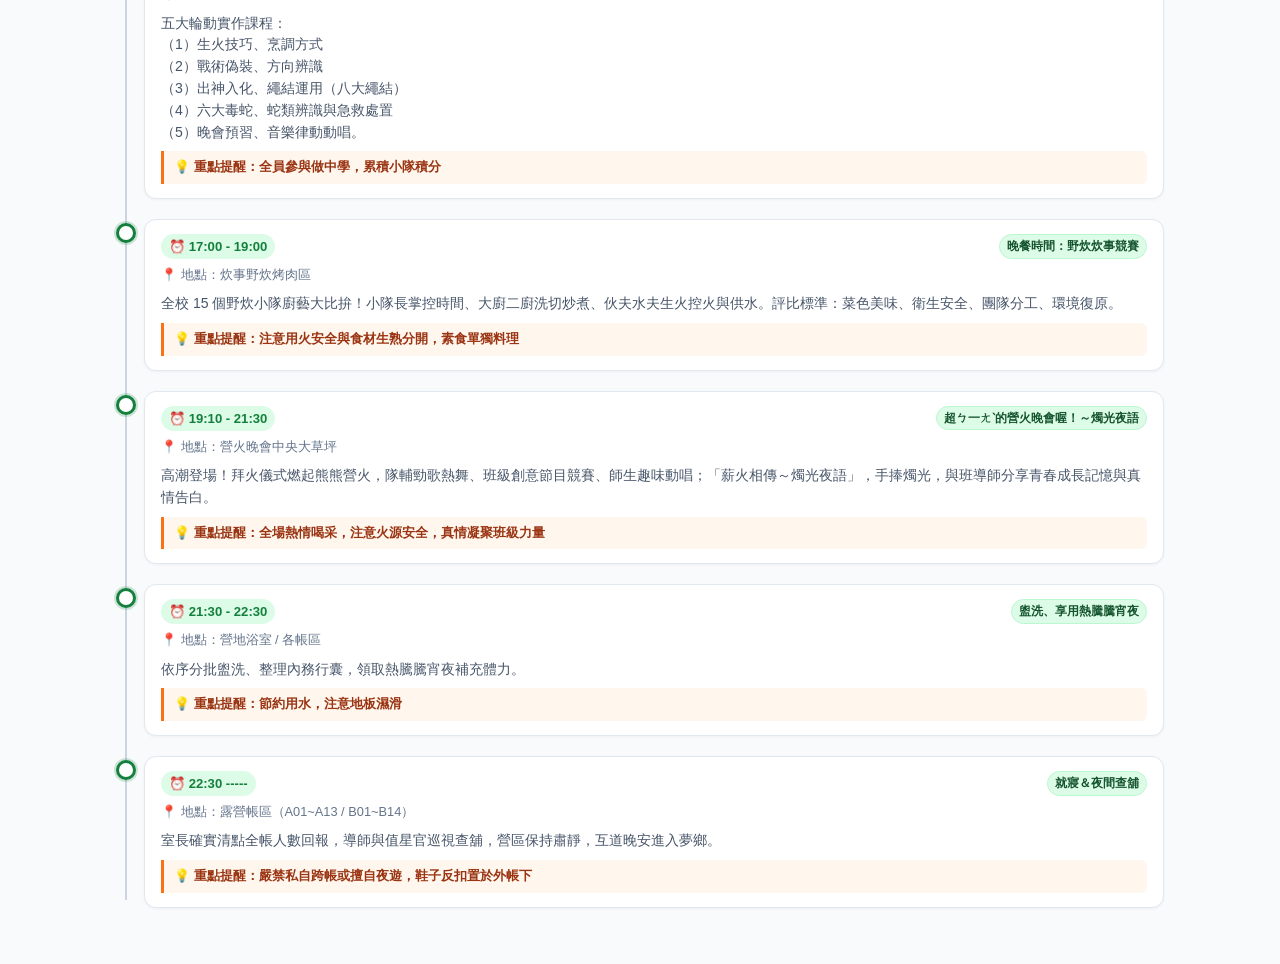
==== commit b3990592: "feat: add 5 slide background themes and simplify handbook titles" ====
--- a/index.html
+++ b/index.html
@@ -51,15 +51,15 @@
   <!-- ================= 桌機 / 平板 導航列 ================= -->
   <nav class="desktop-nav-bar" aria-label="手冊主要分頁導航">
     <div class="nav-tabs-scroll">
-      <a href="slides.html" class="tab-btn" style="background:#ea580c; color:#fff; text-decoration:none;" title="開啟全螢幕簡報模式">🖥️ 去個資簡報模式</a>
-      <button class="tab-btn active" data-tab="itinerary">📅 行程時間軸</button>
-      <button class="tab-btn" data-tab="tents">⛺ 帳篷住宿速查</button>
-      <button class="tab-btn" data-tab="squads">🍳 野炊炊事分組</button>
-      <button class="tab-btn" data-tab="roster">🔍 全校學生名冊</button>
+      <a href="slides.html" class="tab-btn" style="background:#ea580c; color:#fff; text-decoration:none;" title="開啟全螢幕簡報模式">🖥️ 簡報模式</a>
+      <button class="tab-btn active" data-tab="itinerary">📅 行程表</button>
+      <button class="tab-btn" data-tab="tents">⛺ 帳篷速查</button>
+      <button class="tab-btn" data-tab="squads">🍳 野炊分組</button>
+      <button class="tab-btn" data-tab="roster">🔍 全校名冊</button>
       <button class="tab-btn" data-tab="buses">🚌 遊覽車編組</button>
-      <button class="tab-btn" data-tab="briefing" style="background:rgba(234,88,12,0.12); color:#ea580c; border:1px solid rgba(234,88,12,0.35); font-weight:700;">📢 行前說明會</button>
-      <button class="tab-btn" data-tab="checklist">🎒 行前行李清單</button>
-      <button class="tab-btn" data-tab="scout">⚜️ 童軍野營寶典</button>
+      <button class="tab-btn" data-tab="briefing" style="background:rgba(234,88,12,0.12); color:#ea580c; border:1px solid rgba(234,88,12,0.35); font-weight:700;">📢 行前說明</button>
+      <button class="tab-btn" data-tab="checklist">🎒 行李清單</button>
+      <button class="tab-btn" data-tab="scout">⚜️ 童軍野營</button>
       <button class="tab-btn" data-tab="rules">⚠️ 營規生活須知</button>
       <button class="tab-btn" data-tab="info">ℹ️ 營地與行政資訊</button>
     </div>
@@ -68,10 +68,10 @@
   <!-- ================= 主要內容區 ================= -->
   <main class="main-content">
 
-    <!-- 1. 兩日行程時間軸 -->
+    <!-- 1. 行程表 -->
     <section class="tab-pane active" id="tab-itinerary">
       <div class="section-head">
-        <h2 class="section-title">📅 兩天一夜 完整行程時間表</h2>
+        <h2 class="section-title">📅 行程表</h2>
         <p class="section-desc">包含集合出發、開訓營規、搭帳分站、野炊競賽、營火晚會、山訓挑戰與頒獎結訓完整規劃</p>
       </div>
 
@@ -84,10 +84,10 @@
       </div>
     </section>
 
-    <!-- 2. 帳篷住宿速查 -->
+    <!-- 2. 帳篷速查 -->
     <section class="tab-pane" id="tab-tents">
       <div class="section-head">
-        <h2 class="section-title">⛺ 帳篷住宿即時速查</h2>
+        <h2 class="section-title">⛺ 帳篷速查</h2>
         <p class="section-desc">全校 27 頂帳篷（男帳 A01~A13、女帳 B01~B14），支援輸入姓名、座號、帳號即時秒查</p>
       </div>
 
@@ -133,10 +133,10 @@
       </div>
     </section>
 
-    <!-- 3. 野炊炊事分組速查 -->
+    <!-- 3. 野炊分組 -->
     <section class="tab-pane" id="tab-squads">
       <div class="section-head">
-        <h2 class="section-title">🍳 野炊炊事分組即時速查</h2>
+        <h2 class="section-title">🍳 野炊分組</h2>
         <p class="section-desc">全校 15 個野炊小隊，標註小隊長、副小隊長、大廚、二廚、伙夫、水夫、事務分工與素食名單</p>
       </div>
 
@@ -175,10 +175,10 @@
       </div>
     </section>
 
-    <!-- 4. 全校學生名冊資料庫 -->
+    <!-- 4. 全校名冊 -->
     <section class="tab-pane" id="tab-roster">
       <div class="section-head">
-        <h2 class="section-title">🔍 全校學生資料庫速查</h2>
+        <h2 class="section-title">🔍 全校名冊</h2>
         <p class="section-desc">全校 106 位二年級同學，快速查詢座號、班級、性別、車次、帳號、野炊組別與飲食習慣</p>
       </div>
 
@@ -220,10 +220,10 @@
       </div>
     </section>
 
-    <!-- 5. 遊覽車編組與師長團務 -->
+    <!-- 5. 遊覽車編組 -->
     <section class="tab-pane" id="tab-buses">
       <div class="section-head">
-        <h2 class="section-title">🚌 遊覽車編組與隨車師長</h2>
+        <h2 class="section-title">🚌 遊覽車編組</h2>
         <p class="section-desc">全校 4 部遊覽車（1 車、2 車、3 車、丁車）搭乘班級配置、隨車行政師長與學生名冊</p>
       </div>
       <div id="buses-content-container">
@@ -231,10 +231,10 @@
       </div>
     </section>
 
-    <!-- 6. 隔宿露營行前說明會四大重點宣導（源自：隔宿露營行前說明會.txt） -->
+    <!-- 6. 行前說明 -->
     <section class="tab-pane" id="tab-briefing">
       <div class="section-head">
-        <h2 class="section-title">📢 隔宿露營行前說明會 · 四大生活規範與違紀處分叮嚀</h2>
+        <h2 class="section-title">📢 行前說明</h2>
         <p class="section-desc">學校官方行前生活規範宣導：違禁品檢查、個人重要物品與通訊報平安、服裝儀容紀律、機動車重大違紀處分</p>
       </div>
       <div id="briefing-content-container">
@@ -242,10 +242,10 @@
       </div>
     </section>
 
-    <!-- 7. 行前行李清單 -->
+    <!-- 7. 行李清單 -->
     <section class="tab-pane" id="tab-checklist">
       <div class="section-head">
-        <h2 class="section-title">🎒 行前行李打包清單</h2>
+        <h2 class="section-title">🎒 行李清單</h2>
         <p class="section-desc">點擊項目可打勾完成打包，進度自動儲存於手機瀏覽器，重開不遺失！</p>
       </div>
 
@@ -269,10 +269,10 @@
       </div>
     </section>
 
-    <!-- 7. 童軍野營技能寶典 -->
+    <!-- 8. 童軍野營 -->
     <section class="tab-pane" id="tab-scout">
       <div class="section-head">
-        <h2 class="section-title">⚜️ 童軍與野外技能寶典</h2>
+        <h2 class="section-title">⚜️ 童軍野營</h2>
         <p class="section-desc">包含營地建設、屋式帳搭收口訣、八大繩結、毒蛇五要五不、自然方向辨識與緊急急救法</p>
       </div>
       <div id="scout-content-container">
@@ -280,7 +280,7 @@
       </div>
     </section>
 
-    <!-- 8. 營規生活須知 -->
+    <!-- 9. 營規生活須知 -->
     <section class="tab-pane" id="tab-rules">
       <div class="section-head">
         <h2 class="section-title">⚠️ 營規生活須知與安全守則</h2>
@@ -308,31 +308,31 @@
   <nav class="mobile-bottom-nav" aria-label="手機端底部快捷導航">
     <button class="mobile-nav-btn active" data-tab="itinerary">
       <span class="mobile-nav-icon">📅</span>
-      <span>行程</span>
+      <span>行程表</span>
     </button>
     <button class="mobile-nav-btn" data-tab="tents">
       <span class="mobile-nav-icon">⛺</span>
-      <span>帳篷</span>
+      <span>帳篷速查</span>
     </button>
     <button class="mobile-nav-btn" data-tab="squads">
       <span class="mobile-nav-icon">🍳</span>
-      <span>野炊</span>
+      <span>野炊分組</span>
     </button>
     <button class="mobile-nav-btn" data-tab="roster">
       <span class="mobile-nav-icon">🔍</span>
-      <span>名冊</span>
+      <span>全校名冊</span>
     </button>
     <button class="mobile-nav-btn" data-tab="checklist">
       <span class="mobile-nav-icon">🎒</span>
-      <span>行李</span>
+      <span>行李清單</span>
     </button>
     <button class="mobile-nav-btn" data-tab="scout">
       <span class="mobile-nav-icon">⚜️</span>
-      <span>寶典</span>
+      <span>童軍野營</span>
     </button>
     <a href="slides.html" class="mobile-nav-btn" style="color:var(--accent); text-decoration:none;">
       <span class="mobile-nav-icon">🖥️</span>
-      <span>簡報</span>
+      <span>簡報模式</span>
     </a>
   </nav>
 
--- a/styles.css
+++ b/styles.css
@@ -1025,12 +1025,13 @@
   gap: 2px;
   color: var(--text-muted);
   cursor: pointer;
-  font-size: 0.72rem;
+  font-size: 0.68rem;
   font-weight: 600;
-  padding: 4px 8px;
+  padding: 4px 2px;
   border-radius: var(--radius-sm);
   transition: var(--transition);
   flex: 1;
+  white-space: nowrap;
 }
 
 .mobile-nav-icon {
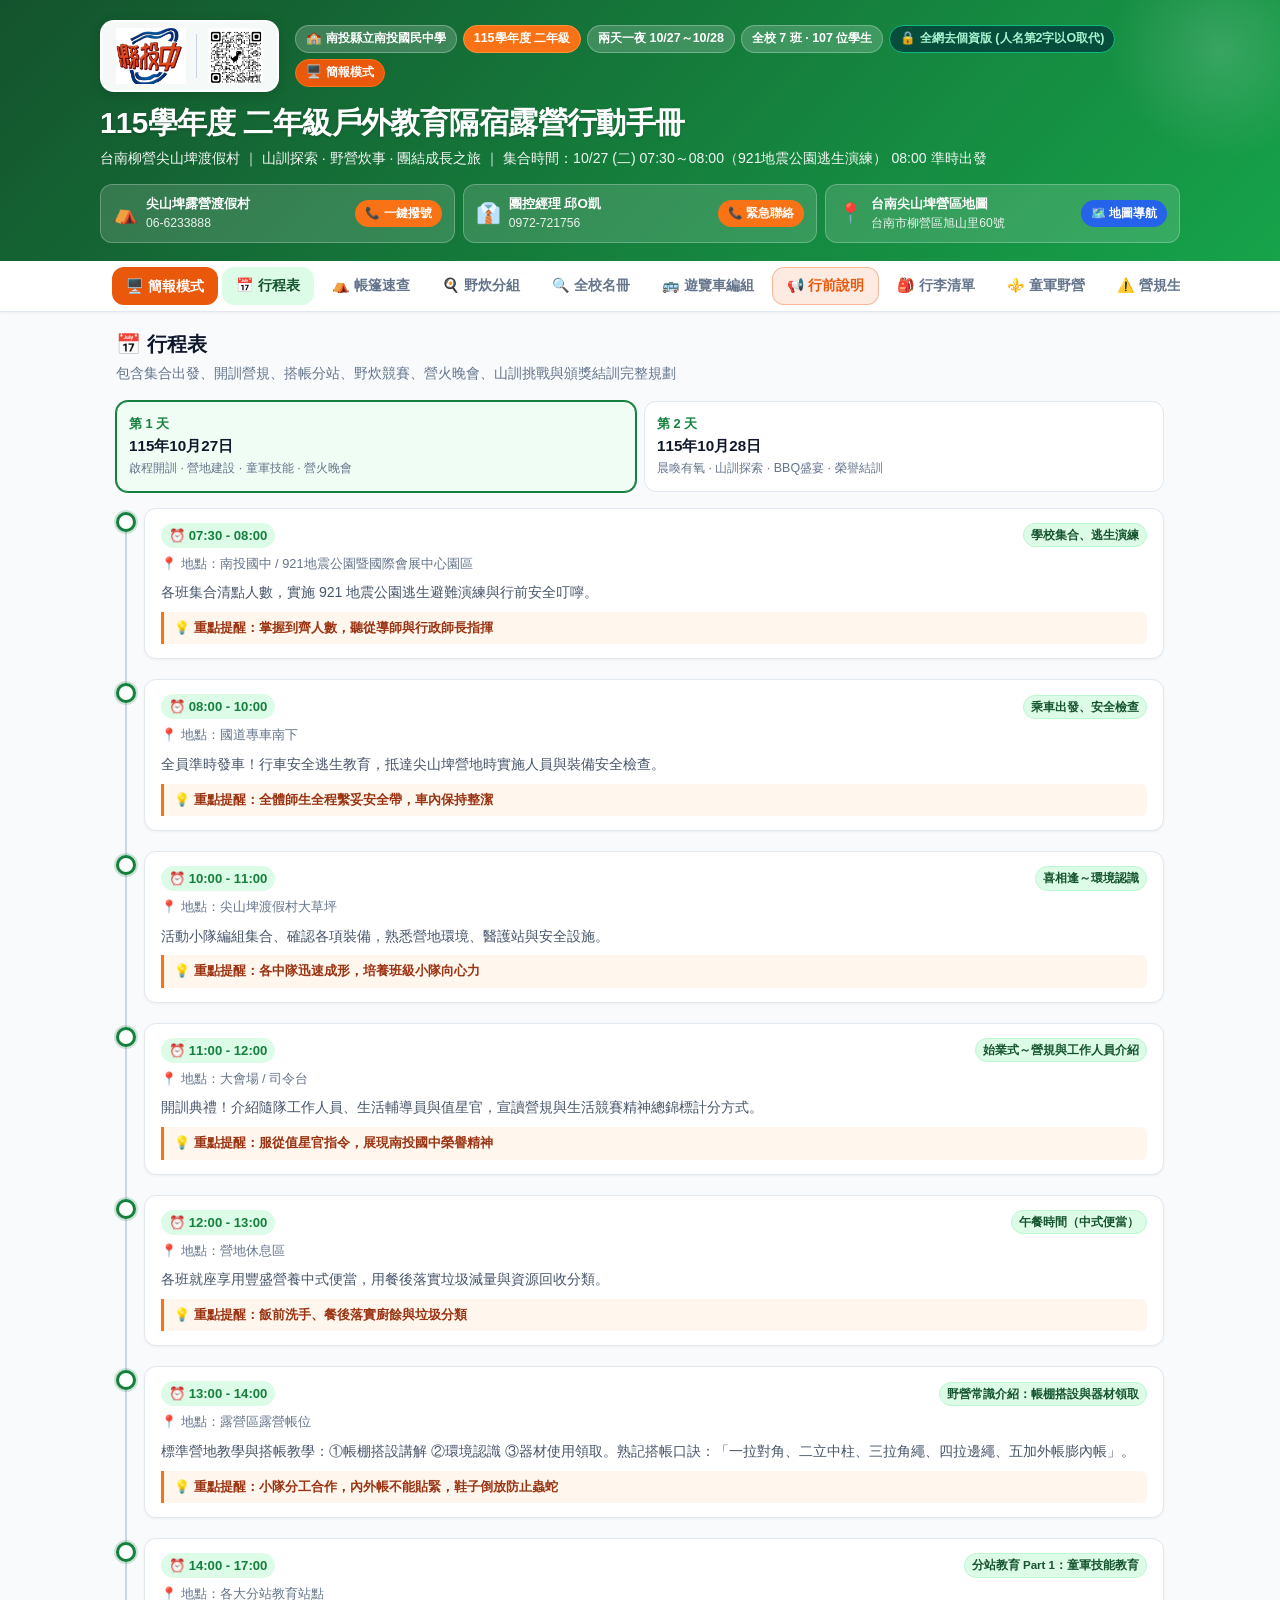
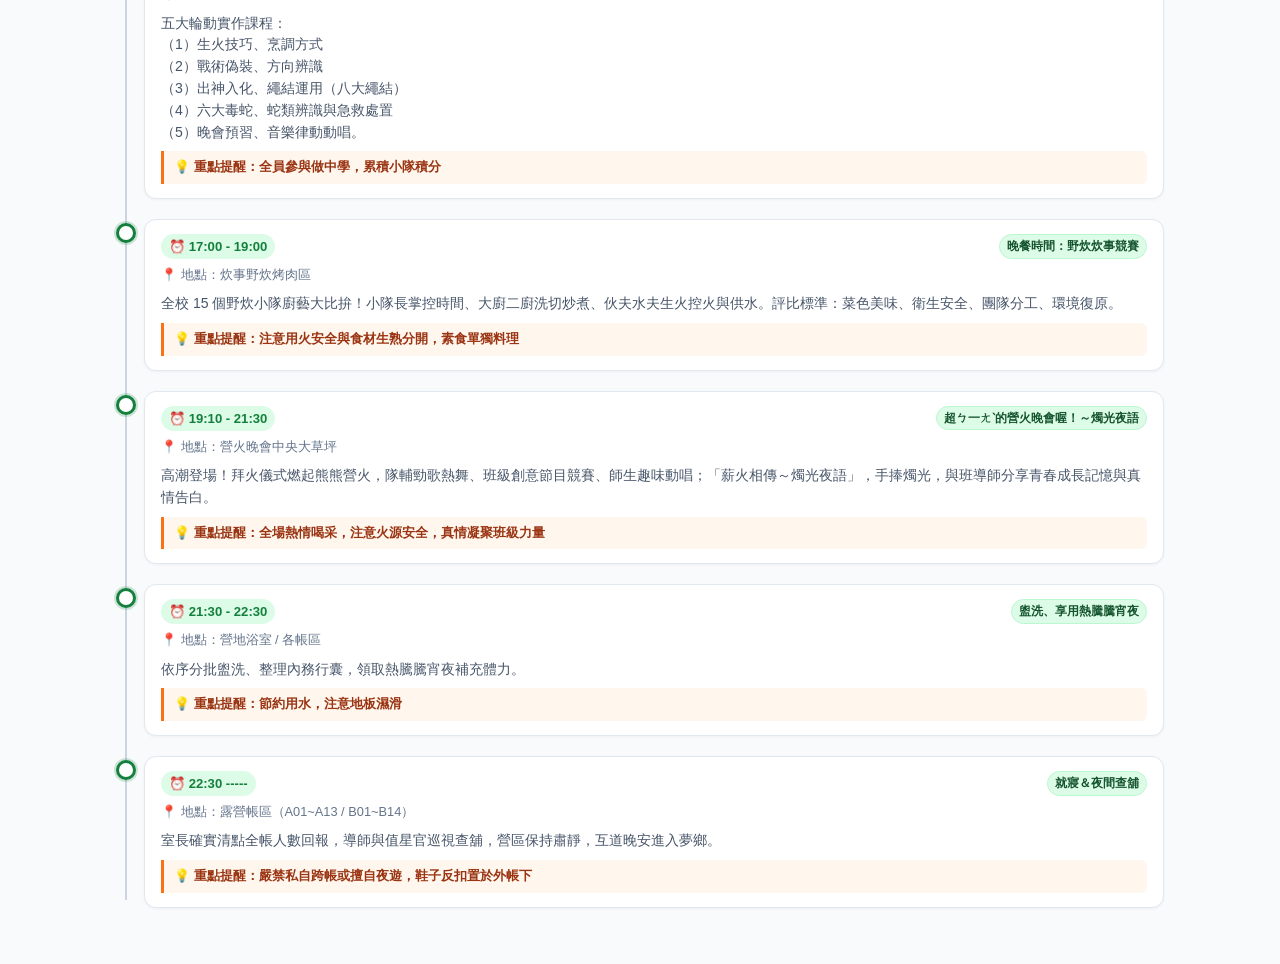
==== commit c4a1bbe8: "feat: update class 802 roster with new student 詹O彤, adjust B05 tent, squad 5, and total student coun" ====
--- a/index.html
+++ b/index.html
@@ -30,7 +30,7 @@
           <span class="badge-tag">🏫 南投縣立南投國民中學</span>
           <span class="badge-tag highlight">115學年度 二年級</span>
           <span class="badge-tag">兩天一夜 10/27～10/28</span>
-          <span class="badge-tag">全校 7 班 · 106 位學生</span>
+          <span class="badge-tag">全校 7 班 · 107 位學生</span>
           <span class="badge-tag highlight" style="background:#064e3b; border-color:#10b981; color:#a7f3d0; font-weight:700;">🔒 全網去個資版 (人名第2字以O取代)</span>
           <a href="slides.html" class="badge-tag" style="background:#ea580c; border-color:#f97316; text-decoration:none; color:#fff;" title="前往全螢幕簡報模式">🖥️ 簡報模式</a>
         </div>
@@ -179,7 +179,7 @@
     <section class="tab-pane" id="tab-roster">
       <div class="section-head">
         <h2 class="section-title">🔍 全校名冊</h2>
-        <p class="section-desc">全校 106 位二年級同學，快速查詢座號、班級、性別、車次、帳號、野炊組別與飲食習慣</p>
+        <p class="section-desc">全校 107 位二年級同學，快速查詢座號、班級、性別、車次、帳號、野炊組別與飲食習慣</p>
       </div>
 
       <!-- 名冊篩選工具列 -->
@@ -211,7 +211,7 @@
         </div>
 
         <div class="view-actions-bar">
-          <span id="roster-count-badge" class="result-count-badge">共 106 位同學</span>
+          <span id="roster-count-badge" class="result-count-badge">共 107 位同學</span>
         </div>
       </div>
 
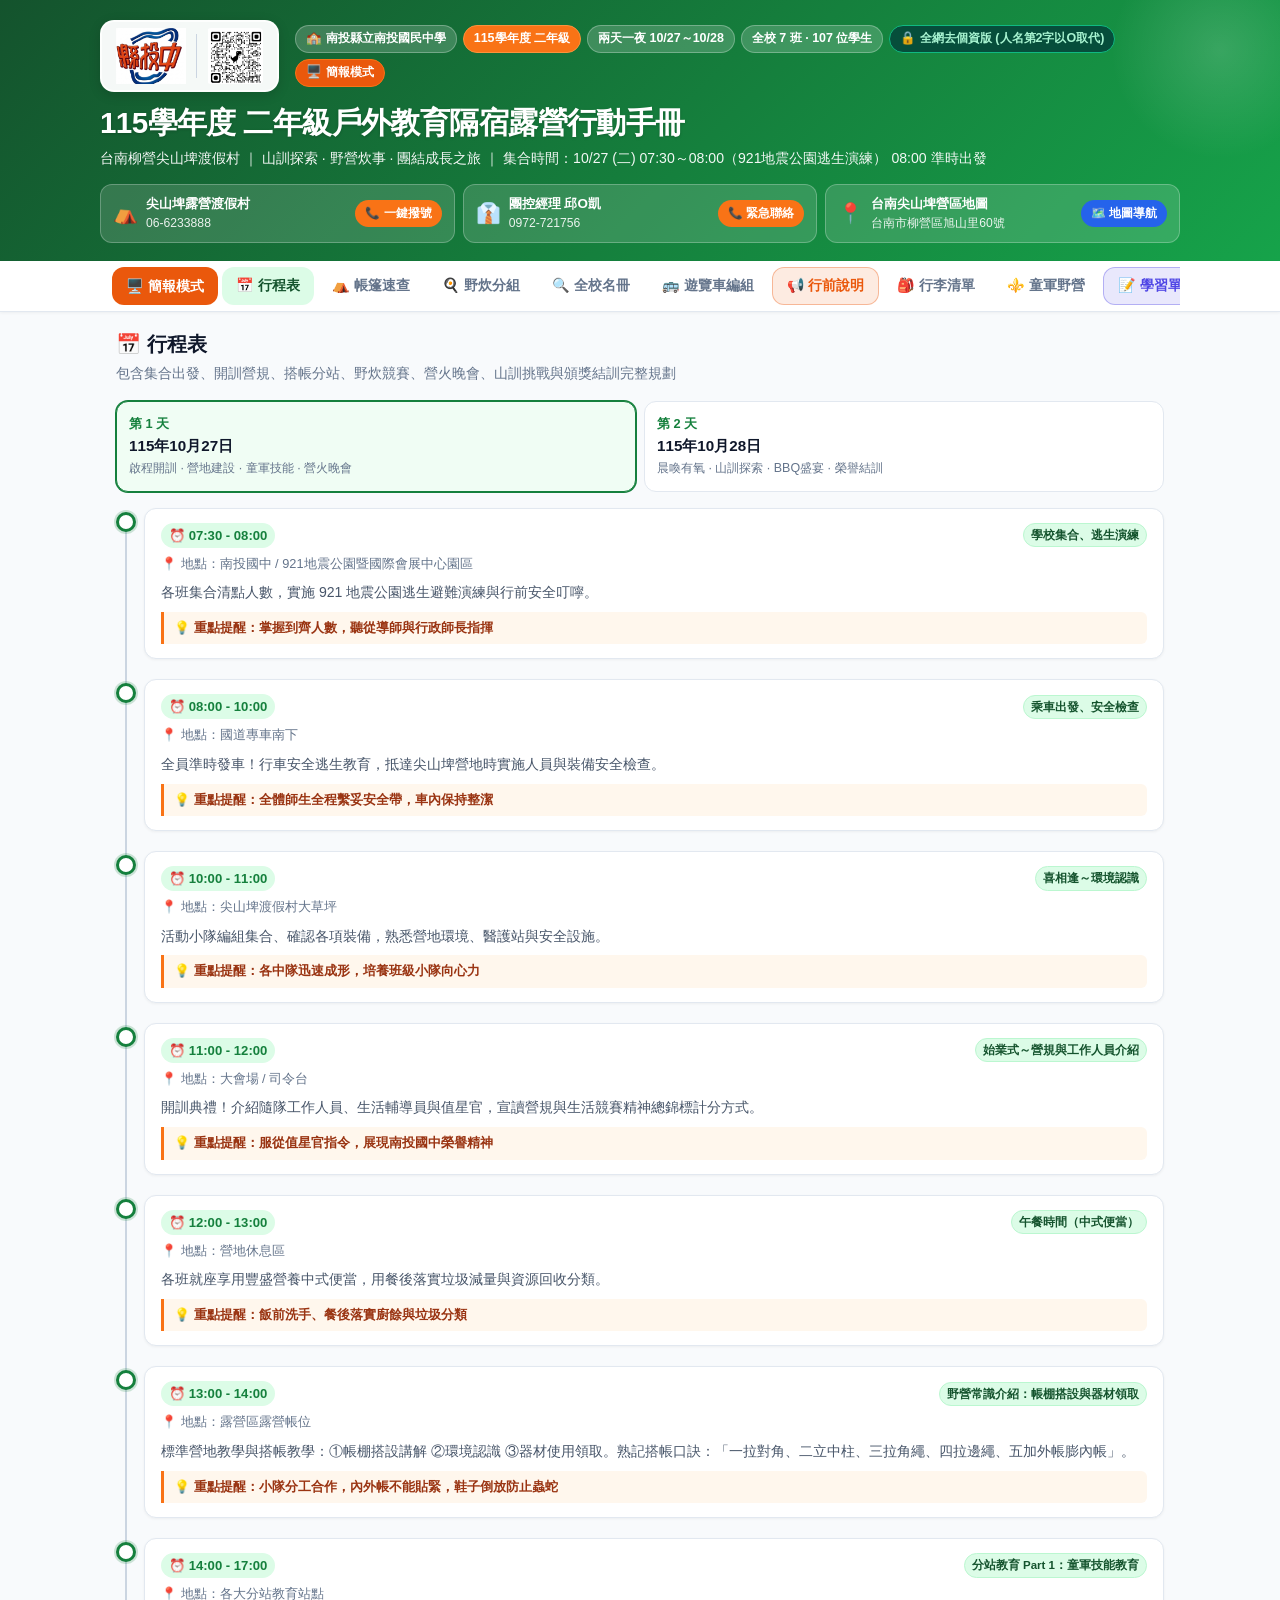
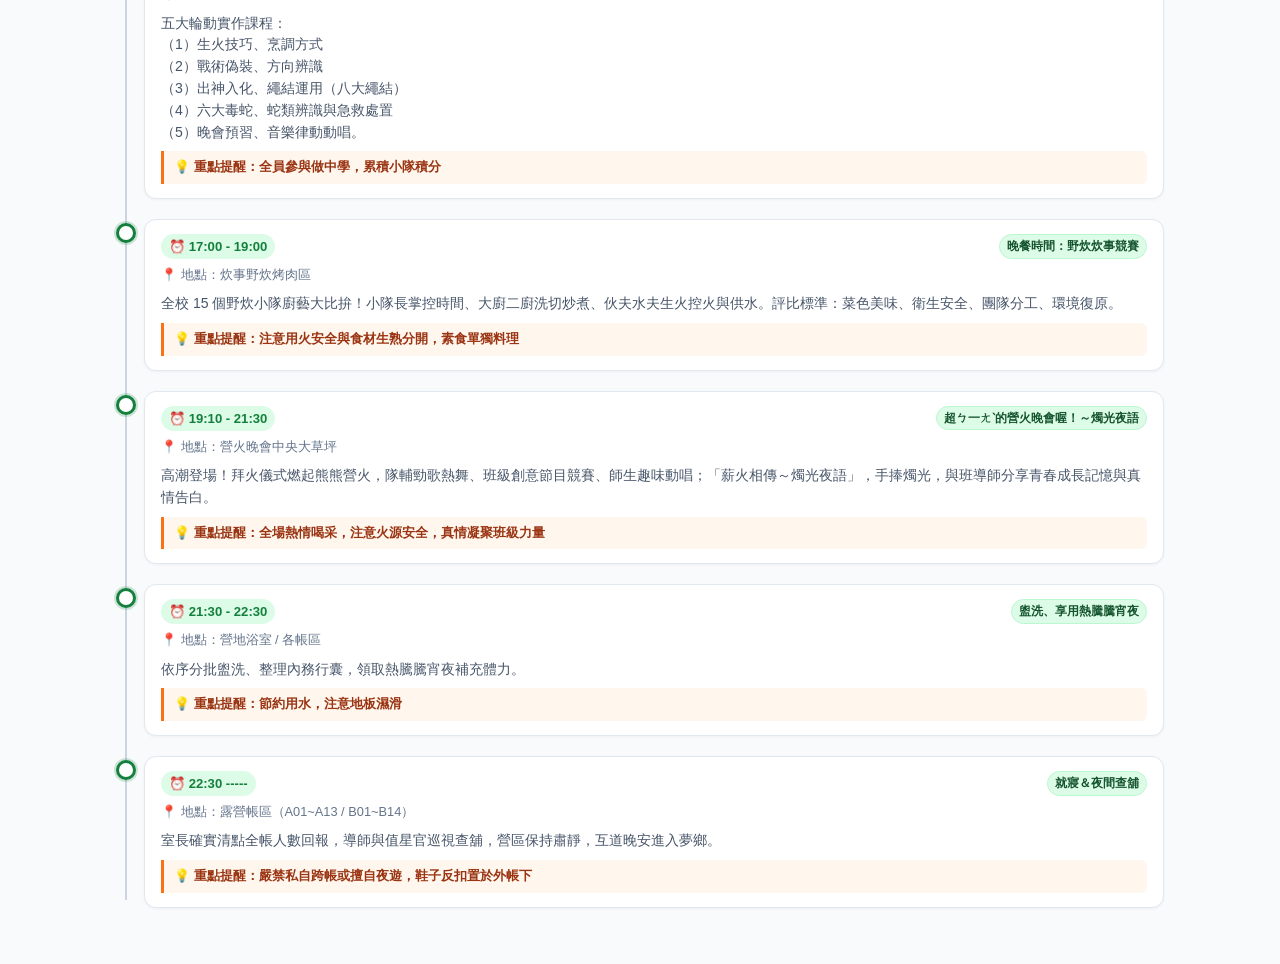
==== commit 5edc2b0d: "feat: add detailed scout skills worksheet (P.22-23) and self-checklist (P.24) with interactive input" ====
--- a/index.html
+++ b/index.html
@@ -60,6 +60,8 @@
       <button class="tab-btn" data-tab="briefing" style="background:rgba(234,88,12,0.12); color:#ea580c; border:1px solid rgba(234,88,12,0.35); font-weight:700;">📢 行前說明</button>
       <button class="tab-btn" data-tab="checklist">🎒 行李清單</button>
       <button class="tab-btn" data-tab="scout">⚜️ 童軍野營</button>
+      <button class="tab-btn" data-tab="worksheet" style="background:rgba(79,70,229,0.12); color:#4f46e5; border:1px solid rgba(79,70,229,0.35); font-weight:700;">📝 學習單</button>
+      <button class="tab-btn" data-tab="selfcheck" style="background:rgba(16,185,129,0.12); color:#059669; border:1px solid rgba(16,185,129,0.35); font-weight:700;">✅ 檢核表</button>
       <button class="tab-btn" data-tab="rules">⚠️ 營規生活須知</button>
       <button class="tab-btn" data-tab="info">ℹ️ 營地與行政資訊</button>
     </div>
@@ -280,6 +282,28 @@
       </div>
     </section>
 
+    <!-- 8.5 童軍技能學習單 (手冊 P.22-23) -->
+    <section class="tab-pane" id="tab-worksheet">
+      <div class="section-head">
+        <h2 class="section-title">📝 童軍技能學習單</h2>
+        <p class="section-desc">參考手冊第 22、23 頁：營帳挑錯、有毒動植物辨識、中暑急救流程、生活繩結連線與材質比較（支援作答自動儲存）</p>
+      </div>
+      <div id="worksheet-content-container">
+        <!-- JS 動態生成 -->
+      </div>
+    </section>
+
+    <!-- 8.6 自我檢核表 (手冊 P.24) -->
+    <section class="tab-pane" id="tab-selfcheck">
+      <div class="section-head">
+        <h2 class="section-title">✅ 自我檢核表</h2>
+        <p class="section-desc">參考手冊第 24 頁：全 13 項生活教育與童軍體驗指標自我評量、自動計算總分與達成率、導師評語簽核</p>
+      </div>
+      <div id="selfcheck-content-container">
+        <!-- JS 動態生成 -->
+      </div>
+    </section>
+
     <!-- 9. 營規生活須知 -->
     <section class="tab-pane" id="tab-rules">
       <div class="section-head">
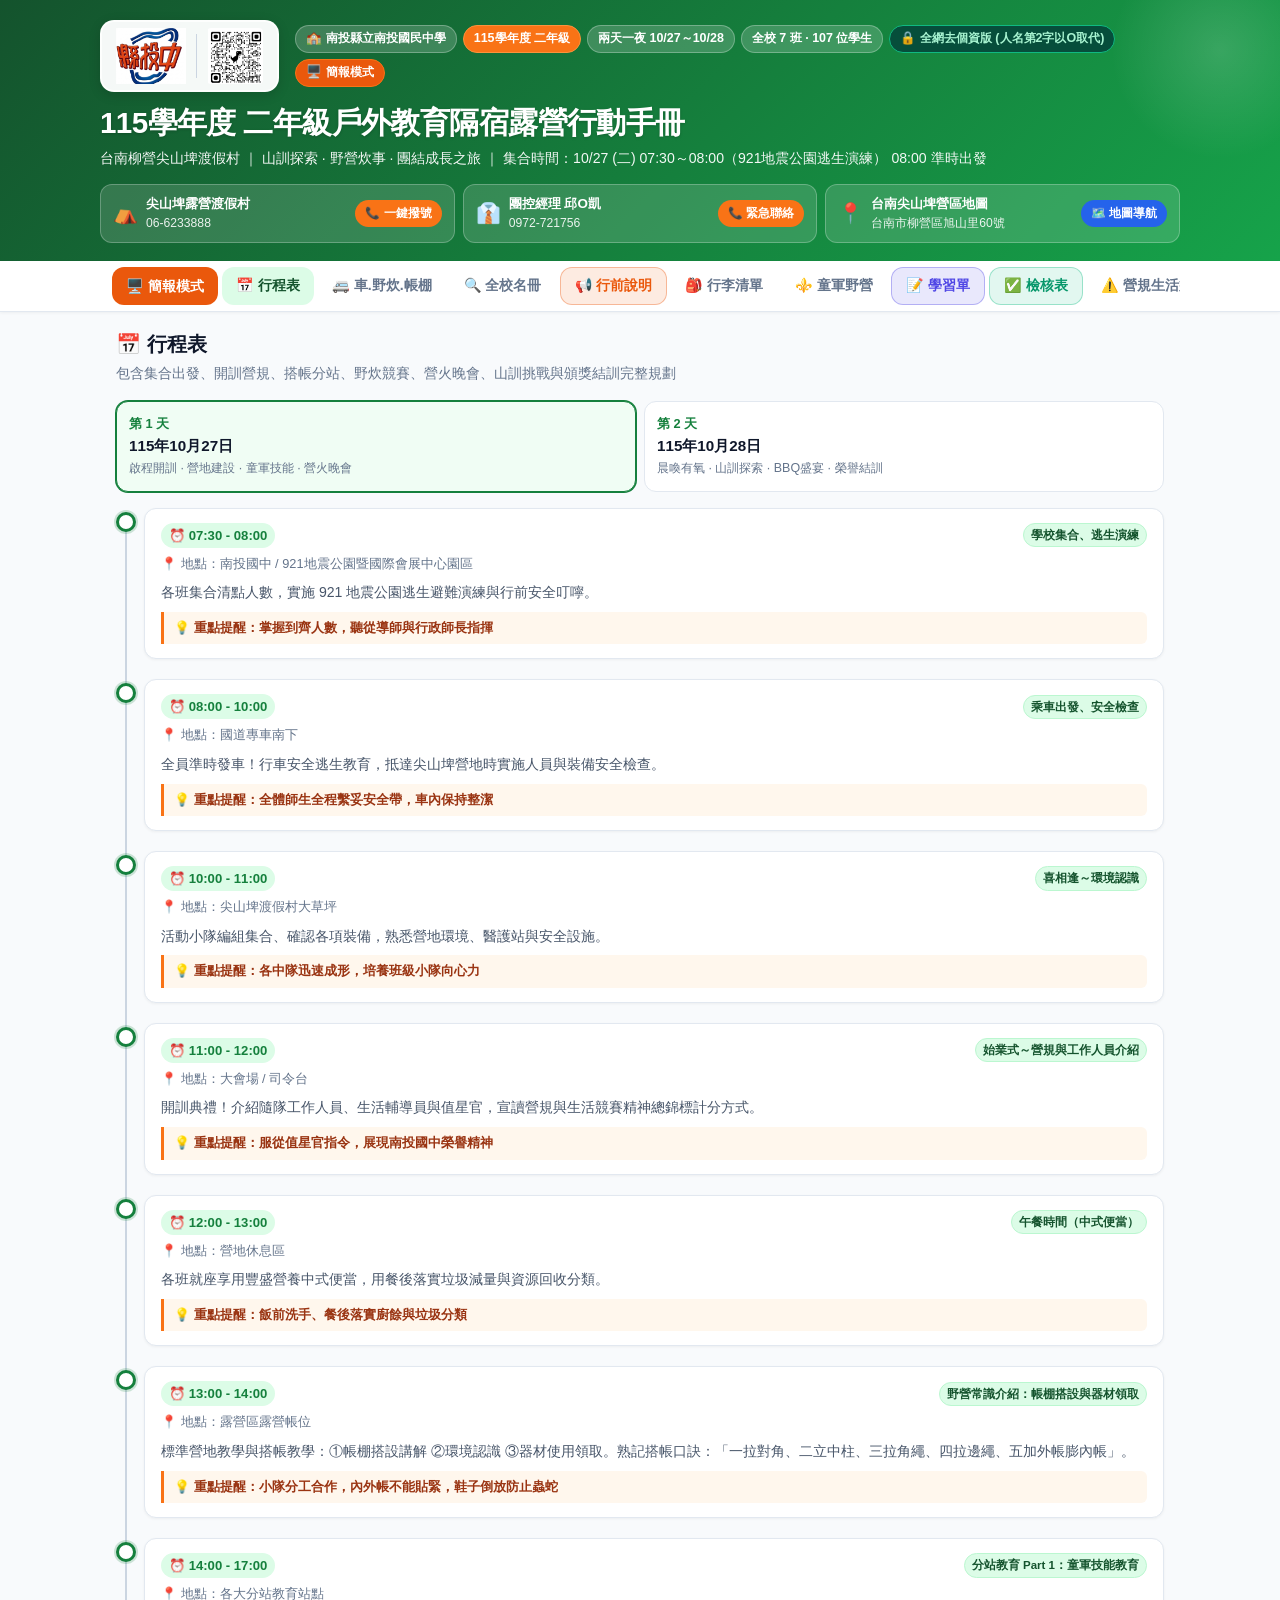
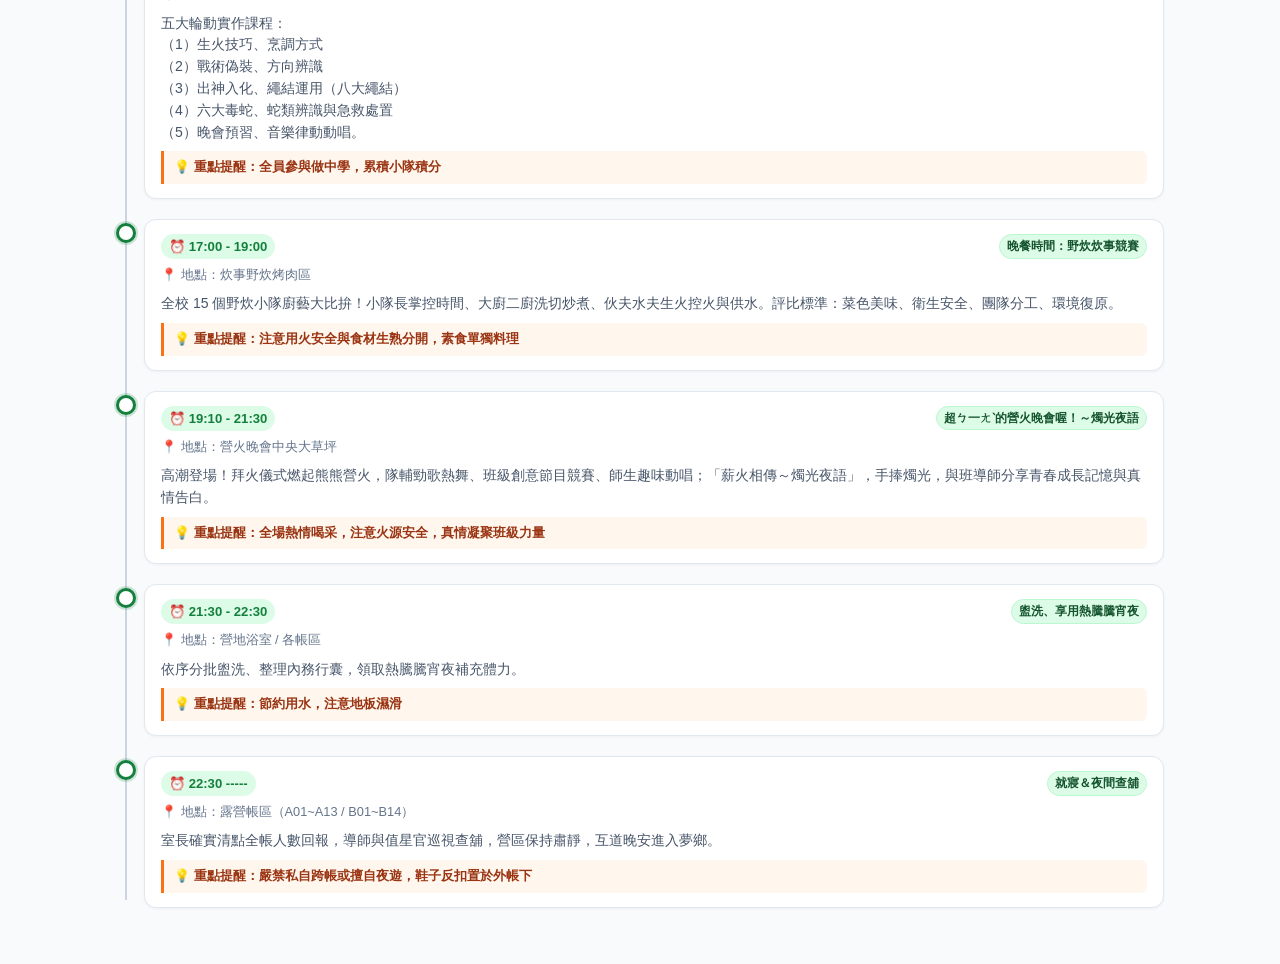
==== commit b241078d: "feat: combine buses, squads, and tents tabs into unified 車.野炊.帳棚 tab with subpane navigation" ====
--- a/index.html
+++ b/index.html
@@ -53,10 +53,8 @@
     <div class="nav-tabs-scroll">
       <a href="slides.html" class="tab-btn" style="background:#ea580c; color:#fff; text-decoration:none;" title="開啟全螢幕簡報模式">🖥️ 簡報模式</a>
       <button class="tab-btn active" data-tab="itinerary">📅 行程表</button>
-      <button class="tab-btn" data-tab="tents">⛺ 帳篷速查</button>
-      <button class="tab-btn" data-tab="squads">🍳 野炊分組</button>
+      <button class="tab-btn" data-tab="camp-groups">🚐 車.野炊.帳棚</button>
       <button class="tab-btn" data-tab="roster">🔍 全校名冊</button>
-      <button class="tab-btn" data-tab="buses">🚌 遊覽車編組</button>
       <button class="tab-btn" data-tab="briefing" style="background:rgba(234,88,12,0.12); color:#ea580c; border:1px solid rgba(234,88,12,0.35); font-weight:700;">📢 行前說明</button>
       <button class="tab-btn" data-tab="checklist">🎒 行李清單</button>
       <button class="tab-btn" data-tab="scout">⚜️ 童軍野營</button>
@@ -86,94 +84,118 @@
       </div>
     </section>
 
-    <!-- 2. 帳篷速查 -->
-    <section class="tab-pane" id="tab-tents">
-      <div class="section-head">
-        <h2 class="section-title">⛺ 帳篷速查</h2>
-        <p class="section-desc">全校 27 頂帳篷（男帳 A01~A13、女帳 B01~B14），支援輸入姓名、座號、帳號即時秒查</p>
-      </div>
-
-      <!-- 帳篷篩選工具列 -->
-      <div class="filter-toolbar">
-        <div class="search-input-wrap">
-          <span class="search-icon">🔍</span>
-          <input type="text" id="tent-search-input" class="search-input" placeholder="輸入同學姓名、座號（如 15）、帳號（如 A01, B02）快速查詢...">
-          <button id="tent-search-clear" class="clear-search-btn" title="清除搜尋">✕</button>
-        </div>
-
-        <div class="chip-filters">
-          <span class="chip-label">班級：</span>
-          <button class="filter-chip tent-class-chip active" data-class="all">全部班級</button>
-          <button class="filter-chip tent-class-chip" data-class="801">801 (201)</button>
-          <button class="filter-chip tent-class-chip" data-class="802">802 (202)</button>
-          <button class="filter-chip tent-class-chip" data-class="803">803 (203)</button>
-          <button class="filter-chip tent-class-chip" data-class="804">804 (204)</button>
-          <button class="filter-chip tent-class-chip" data-class="805">805 (205)</button>
-          <button class="filter-chip tent-class-chip" data-class="806">806 (206)</button>
-          <button class="filter-chip tent-class-chip" data-class="807">807 (207)</button>
-        </div>
-
-        <div class="chip-filters">
-          <span class="chip-label">性別：</span>
-          <button class="filter-chip tent-gender-chip active" data-gender="all">全部帳篷</button>
-          <button class="filter-chip tent-gender-chip" data-gender="男">🏕️ 男生帳 (A01~A13)</button>
-          <button class="filter-chip tent-gender-chip" data-gender="女">⛺ 女生帳 (B01~B14)</button>
-        </div>
-
-        <div class="view-actions-bar">
-          <span id="tents-count-badge" class="result-count-badge">共 27 頂帳篷</span>
-          <div class="view-toggle-btns">
-            <button class="view-toggle-btn tent-view-btn active" data-view="card">🗂️ 卡片模式</button>
-            <button class="view-toggle-btn tent-view-btn" data-view="table">📑 表格名冊</button>
-          </div>
-        </div>
-      </div>
-
-      <!-- 帳篷列表 -->
-      <div id="tents-list-container">
-        <!-- JS 動態生成 -->
-      </div>
-    </section>
-
-    <!-- 3. 野炊分組 -->
-    <section class="tab-pane" id="tab-squads">
-      <div class="section-head">
-        <h2 class="section-title">🍳 野炊分組</h2>
-        <p class="section-desc">全校 15 個野炊小隊，標註小隊長、副小隊長、大廚、二廚、伙夫、水夫、事務分工與素食名單</p>
-      </div>
-
-      <!-- 野炊篩選工具列 -->
-      <div class="filter-toolbar">
-        <div class="search-input-wrap">
-          <span class="search-icon">🔍</span>
-          <input type="text" id="squad-search-input" class="search-input" placeholder="輸入組別（如 第 1 組）、學生姓名、分工職掌（如 大廚）快速查詢...">
-          <button id="squad-search-clear" class="clear-search-btn" title="清除搜尋">✕</button>
-        </div>
-
-        <div class="chip-filters">
-          <span class="chip-label">班級：</span>
-          <button class="filter-chip squad-class-chip active" data-class="all">全部班級</button>
-          <button class="filter-chip squad-class-chip" data-class="801">801 (1-2組)</button>
-          <button class="filter-chip squad-class-chip" data-class="802">802 (3-5組)</button>
-          <button class="filter-chip squad-class-chip" data-class="803">803 (6-7組)</button>
-          <button class="filter-chip squad-class-chip" data-class="804">804 (8-9組)</button>
-          <button class="filter-chip squad-class-chip" data-class="805">805 (10-11組)</button>
-          <button class="filter-chip squad-class-chip" data-class="806">806 (12組)</button>
-          <button class="filter-chip squad-class-chip" data-class="807">807 (13-15組)</button>
-        </div>
-
-        <div class="view-actions-bar">
-          <span id="squads-count-badge" class="result-count-badge">共 15 個野炊小隊</span>
-          <div class="view-toggle-btns">
-            <button class="view-toggle-btn squad-view-btn active" data-view="card">🗂️ 卡片模式</button>
-            <button class="view-toggle-btn squad-view-btn" data-view="table">📑 表格名冊</button>
-          </div>
-        </div>
-      </div>
-
-      <!-- 野炊小隊列表 -->
-      <div id="squads-list-container">
-        <!-- JS 動態生成 -->
+    <!-- 2. 車.野炊.帳棚 (合組三合一專區) -->
+    <section class="tab-pane" id="tab-camp-groups">
+      <div class="section-head">
+        <h2 class="section-title">🚐 車.野炊.帳棚</h2>
+        <p class="section-desc">整合全校 4 部遊覽車配置、15 個野炊小隊分工與 27 頂帳篷住宿分配速查</p>
+      </div>
+
+      <!-- 子分頁快捷切換按鈕列 -->
+      <div class="groups-subnav-bar">
+        <button class="groups-subnav-btn active" data-subpane="all">📋 全部總覽</button>
+        <button class="groups-subnav-btn" data-subpane="buses">🚌 遊覽車 (4車)</button>
+        <button class="groups-subnav-btn" data-subpane="squads">🍳 野炊分組 (15組)</button>
+        <button class="groups-subnav-btn" data-subpane="tents">⛺ 帳棚速查 (27頂)</button>
+      </div>
+
+      <!-- 子區塊 1: 遊覽車編組 -->
+      <div class="groups-subpane-block" id="subpane-buses">
+        <div class="groups-block-header">
+          <h3 class="groups-block-title">🚌 遊覽車編組（全校 4 部車次與乘車名冊）</h3>
+        </div>
+        <div id="buses-content-container">
+          <!-- JS 動態生成 -->
+        </div>
+      </div>
+
+      <!-- 子區塊 2: 野炊分組 -->
+      <div class="groups-subpane-block" id="subpane-squads">
+        <div class="groups-block-header">
+          <h3 class="groups-block-title">🍳 野炊分組（全校 15 個炊事小隊與食材分工）</h3>
+        </div>
+
+        <!-- 野炊篩選工具列 -->
+        <div class="filter-toolbar">
+          <div class="search-input-wrap">
+            <span class="search-icon">🔍</span>
+            <input type="text" id="squad-search-input" class="search-input" placeholder="輸入組別（如 第 1 組）、學生姓名、分工職掌（如 大廚）快速查詢...">
+            <button id="squad-search-clear" class="clear-search-btn" title="清除搜尋">✕</button>
+          </div>
+
+          <div class="chip-filters">
+            <span class="chip-label">班級：</span>
+            <button class="filter-chip squad-class-chip active" data-class="all">全部班級</button>
+            <button class="filter-chip squad-class-chip" data-class="801">801 (1-2組)</button>
+            <button class="filter-chip squad-class-chip" data-class="802">802 (3-5組)</button>
+            <button class="filter-chip squad-class-chip" data-class="803">803 (6-7組)</button>
+            <button class="filter-chip squad-class-chip" data-class="804">804 (8-9組)</button>
+            <button class="filter-chip squad-class-chip" data-class="805">805 (10-11組)</button>
+            <button class="filter-chip squad-class-chip" data-class="806">806 (12組)</button>
+            <button class="filter-chip squad-class-chip" data-class="807">807 (13-15組)</button>
+          </div>
+
+          <div class="view-actions-bar">
+            <span id="squads-count-badge" class="result-count-badge">共 15 個野炊小隊</span>
+            <div class="view-toggle-btns">
+              <button class="view-toggle-btn squad-view-btn active" data-view="card">🗂️ 卡片模式</button>
+              <button class="view-toggle-btn squad-view-btn" data-view="table">📑 表格名冊</button>
+            </div>
+          </div>
+        </div>
+
+        <!-- 野炊小隊列表 -->
+        <div id="squads-list-container">
+          <!-- JS 動態生成 -->
+        </div>
+      </div>
+
+      <!-- 子區塊 3: 帳棚速查 -->
+      <div class="groups-subpane-block" id="subpane-tents">
+        <div class="groups-block-header">
+          <h3 class="groups-block-title">⛺ 帳棚速查（全校 27 頂帳篷住宿名單與性別配置）</h3>
+        </div>
+
+        <!-- 帳篷篩選工具列 -->
+        <div class="filter-toolbar">
+          <div class="search-input-wrap">
+            <span class="search-icon">🔍</span>
+            <input type="text" id="tent-search-input" class="search-input" placeholder="輸入同學姓名、座號（如 15）、帳號（如 A01, B02）快速查詢...">
+            <button id="tent-search-clear" class="clear-search-btn" title="清除搜尋">✕</button>
+          </div>
+
+          <div class="chip-filters">
+            <span class="chip-label">班級：</span>
+            <button class="filter-chip tent-class-chip active" data-class="all">全部班級</button>
+            <button class="filter-chip tent-class-chip" data-class="801">801 (201)</button>
+            <button class="filter-chip tent-class-chip" data-class="802">802 (202)</button>
+            <button class="filter-chip tent-class-chip" data-class="803">803 (203)</button>
+            <button class="filter-chip tent-class-chip" data-class="804">804 (204)</button>
+            <button class="filter-chip tent-class-chip" data-class="805">805 (205)</button>
+            <button class="filter-chip tent-class-chip" data-class="806">806 (206)</button>
+            <button class="filter-chip tent-class-chip" data-class="807">807 (207)</button>
+          </div>
+
+          <div class="chip-filters">
+            <span class="chip-label">性別：</span>
+            <button class="filter-chip tent-gender-chip active" data-gender="all">全部帳篷</button>
+            <button class="filter-chip tent-gender-chip" data-gender="男">🏕️ 男生帳 (A01~A13)</button>
+            <button class="filter-chip tent-gender-chip" data-gender="女">⛺ 女生帳 (B01~B14)</button>
+          </div>
+
+          <div class="view-actions-bar">
+            <span id="tents-count-badge" class="result-count-badge">共 27 頂帳篷</span>
+            <div class="view-toggle-btns">
+              <button class="view-toggle-btn tent-view-btn active" data-view="card">🗂️ 卡片模式</button>
+              <button class="view-toggle-btn tent-view-btn" data-view="table">📑 表格名冊</button>
+            </div>
+          </div>
+        </div>
+
+        <!-- 帳篷列表 -->
+        <div id="tents-list-container">
+          <!-- JS 動態生成 -->
+        </div>
       </div>
     </section>
 
@@ -222,16 +244,7 @@
       </div>
     </section>
 
-    <!-- 5. 遊覽車編組 -->
-    <section class="tab-pane" id="tab-buses">
-      <div class="section-head">
-        <h2 class="section-title">🚌 遊覽車編組</h2>
-        <p class="section-desc">全校 4 部遊覽車（1 車、2 車、3 車、丁車）搭乘班級配置、隨車行政師長與學生名冊</p>
-      </div>
-      <div id="buses-content-container">
-        <!-- JS 動態生成 -->
-      </div>
-    </section>
+
 
     <!-- 6. 行前說明 -->
     <section class="tab-pane" id="tab-briefing">
@@ -334,13 +347,9 @@
       <span class="mobile-nav-icon">📅</span>
       <span>行程表</span>
     </button>
-    <button class="mobile-nav-btn" data-tab="tents">
-      <span class="mobile-nav-icon">⛺</span>
-      <span>帳篷速查</span>
-    </button>
-    <button class="mobile-nav-btn" data-tab="squads">
-      <span class="mobile-nav-icon">🍳</span>
-      <span>野炊分組</span>
+    <button class="mobile-nav-btn" data-tab="camp-groups">
+      <span class="mobile-nav-icon">🚐</span>
+      <span>車.野炊.帳棚</span>
     </button>
     <button class="mobile-nav-btn" data-tab="roster">
       <span class="mobile-nav-icon">🔍</span>
--- a/styles.css
+++ b/styles.css
@@ -1118,3 +1118,70 @@
     grid-template-columns: 1fr;
   }
 }
+
+/* ==========================================================================
+   車.野炊.帳棚 三合一整合區塊樣式
+   ========================================================================== */
+.groups-subnav-bar {
+  display: flex;
+  align-items: center;
+  gap: 8px;
+  overflow-x: auto;
+  padding: 6px 2px 14px;
+  margin-bottom: 14px;
+  border-bottom: 2px solid var(--border);
+  -webkit-overflow-scrolling: touch;
+}
+
+.groups-subnav-btn {
+  display: inline-flex;
+  align-items: center;
+  gap: 6px;
+  padding: 8px 16px;
+  border-radius: var(--radius-full);
+  font-size: 0.88rem;
+  font-weight: 700;
+  border: 1px solid var(--border);
+  background: var(--bg-card);
+  color: var(--text-secondary);
+  cursor: pointer;
+  white-space: nowrap;
+  transition: all 0.2s ease;
+  box-shadow: var(--shadow-sm);
+}
+
+.groups-subnav-btn:hover {
+  color: var(--primary);
+  border-color: var(--primary);
+  background: var(--primary-surface);
+}
+
+.groups-subnav-btn.active {
+  background: var(--primary);
+  color: var(--text-white);
+  border-color: var(--primary-dark);
+  box-shadow: 0 2px 8px rgba(21, 128, 61, 0.35);
+}
+
+.groups-subpane-block {
+  margin-bottom: 32px;
+  transition: opacity 0.2s ease;
+}
+
+.groups-block-header {
+  display: flex;
+  align-items: center;
+  justify-content: space-between;
+  padding: 10px 14px;
+  background: var(--bg-subtle);
+  border-left: 4px solid var(--accent);
+  border-radius: var(--radius-sm);
+  margin-bottom: 12px;
+}
+
+.groups-block-title {
+  font-size: 1.05rem;
+  font-weight: 800;
+  color: var(--text-primary);
+  margin: 0;
+}
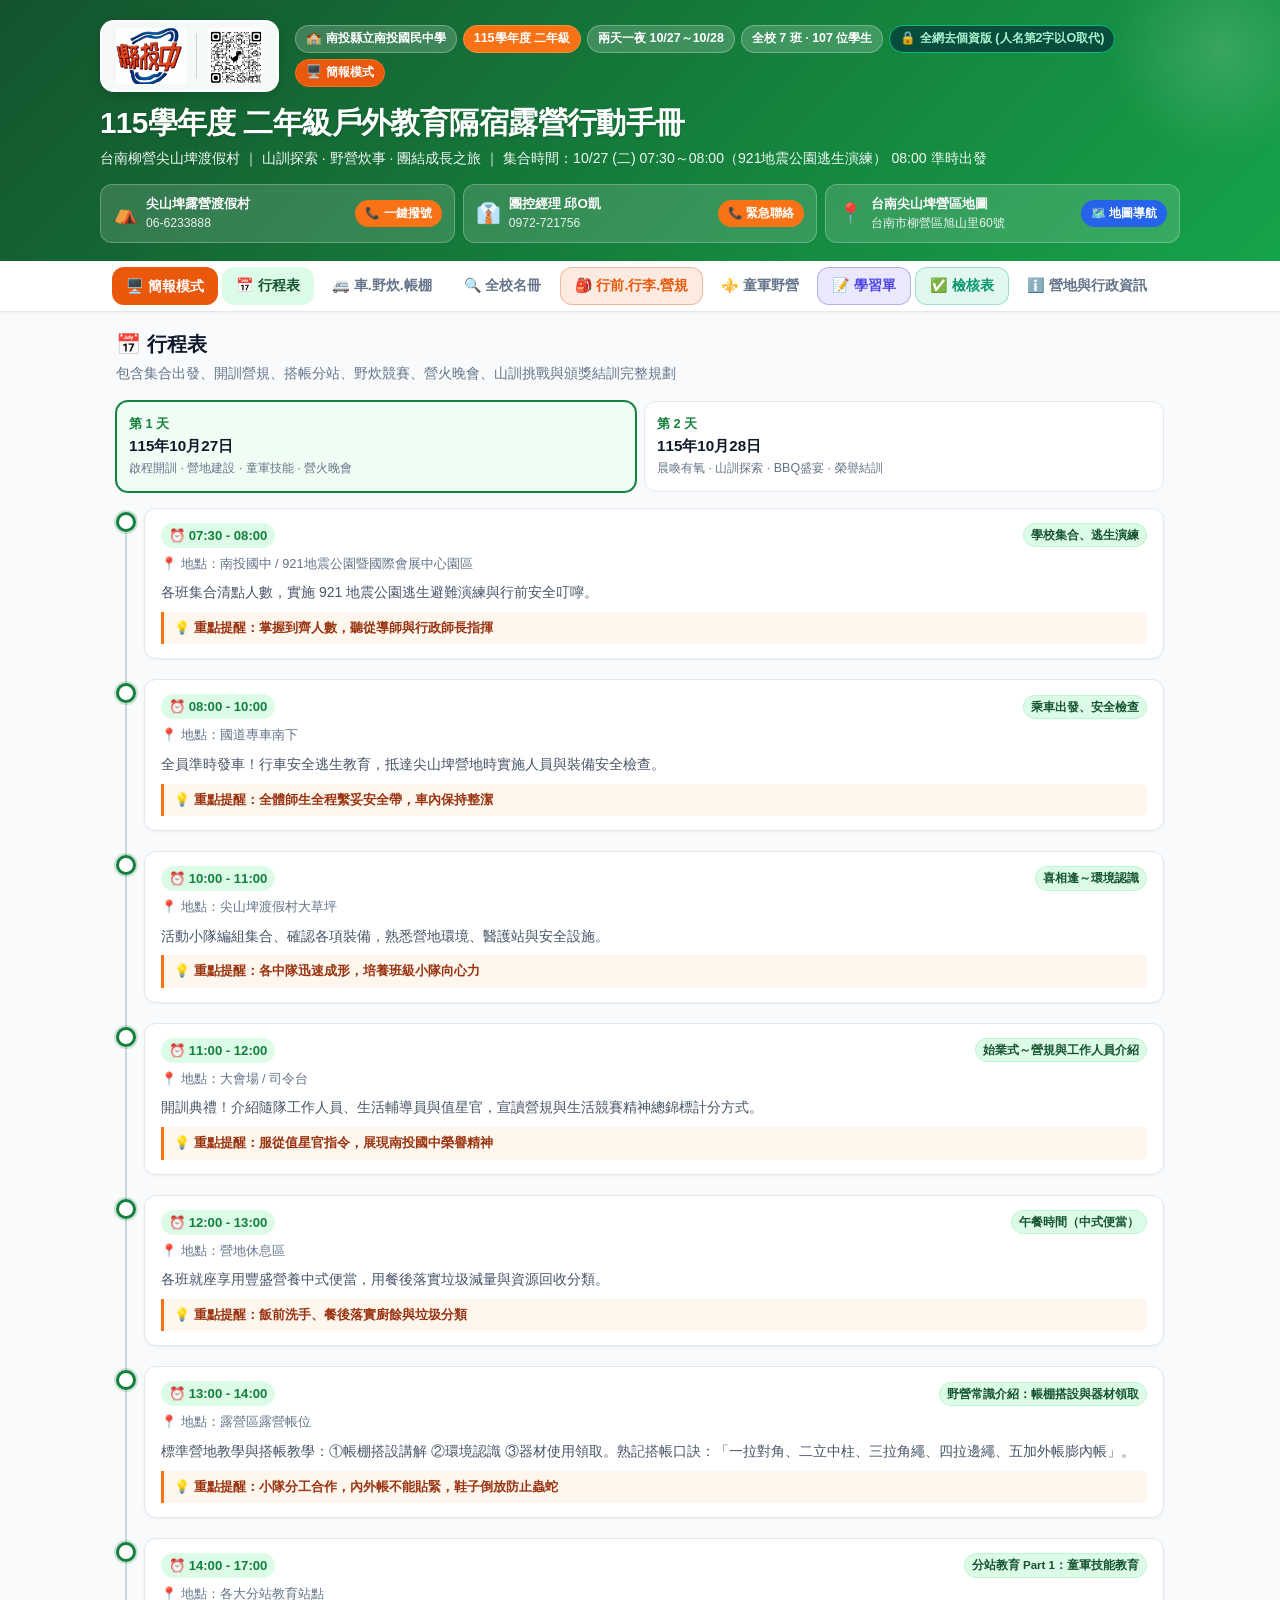
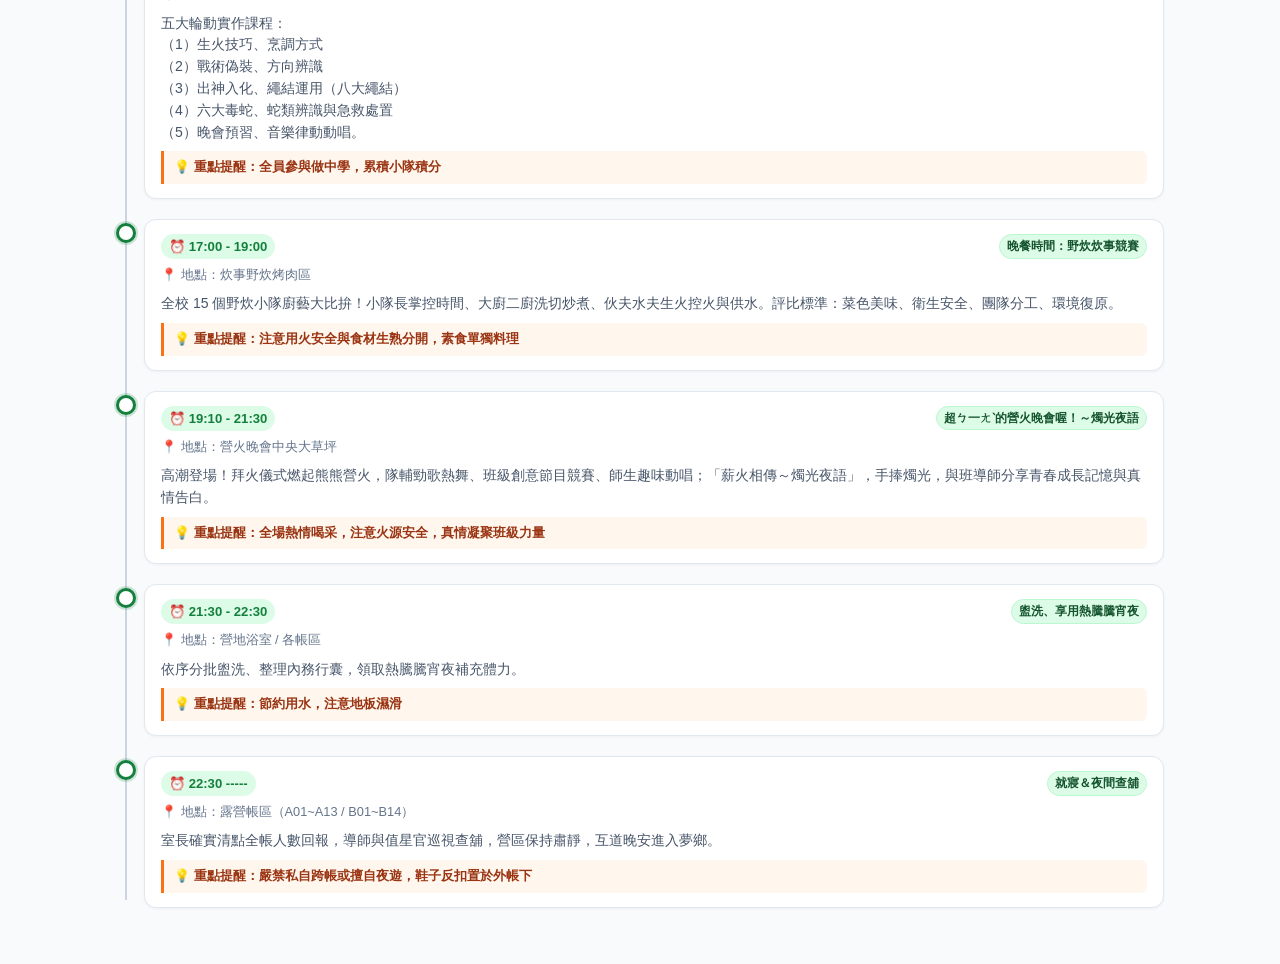
==== commit 83156165: "feat: combine briefing, checklist, and rules tabs into unified 行前.行李.營規 tab with subpane navigation" ====
--- a/index.html
+++ b/index.html
@@ -55,12 +55,10 @@
       <button class="tab-btn active" data-tab="itinerary">📅 行程表</button>
       <button class="tab-btn" data-tab="camp-groups">🚐 車.野炊.帳棚</button>
       <button class="tab-btn" data-tab="roster">🔍 全校名冊</button>
-      <button class="tab-btn" data-tab="briefing" style="background:rgba(234,88,12,0.12); color:#ea580c; border:1px solid rgba(234,88,12,0.35); font-weight:700;">📢 行前說明</button>
-      <button class="tab-btn" data-tab="checklist">🎒 行李清單</button>
+      <button class="tab-btn" data-tab="prep-rules" style="background:rgba(234,88,12,0.12); color:#ea580c; border:1px solid rgba(234,88,12,0.35); font-weight:700;">🎒 行前.行李.營規</button>
       <button class="tab-btn" data-tab="scout">⚜️ 童軍野營</button>
       <button class="tab-btn" data-tab="worksheet" style="background:rgba(79,70,229,0.12); color:#4f46e5; border:1px solid rgba(79,70,229,0.35); font-weight:700;">📝 學習單</button>
       <button class="tab-btn" data-tab="selfcheck" style="background:rgba(16,185,129,0.12); color:#059669; border:1px solid rgba(16,185,129,0.35); font-weight:700;">✅ 檢核表</button>
-      <button class="tab-btn" data-tab="rules">⚠️ 營規生活須知</button>
       <button class="tab-btn" data-tab="info">ℹ️ 營地與行政資訊</button>
     </div>
   </nav>
@@ -246,41 +244,65 @@
 
 
 
-    <!-- 6. 行前說明 -->
-    <section class="tab-pane" id="tab-briefing">
-      <div class="section-head">
-        <h2 class="section-title">📢 行前說明</h2>
-        <p class="section-desc">學校官方行前生活規範宣導：違禁品檢查、個人重要物品與通訊報平安、服裝儀容紀律、機動車重大違紀處分</p>
-      </div>
-      <div id="briefing-content-container">
-        <!-- JS 動態生成 -->
-      </div>
-    </section>
-
-    <!-- 7. 行李清單 -->
-    <section class="tab-pane" id="tab-checklist">
-      <div class="section-head">
-        <h2 class="section-title">🎒 行李清單</h2>
-        <p class="section-desc">點擊項目可打勾完成打包，進度自動儲存於手機瀏覽器，重開不遺失！</p>
-      </div>
-
-      <!-- 進度指示卡片 -->
-      <div class="pack-progress-card">
-        <div class="pack-progress-top">
-          <span style="font-weight:800; font-size:1.05rem;">行李打包進度</span>
-          <span id="pack-progress-percent" style="font-size:1.3rem; font-weight:800; color:#fed7aa;">0%</span>
-        </div>
-        <div class="pack-progress-bar-bg">
-          <div class="pack-progress-fill" id="pack-progress-fill"></div>
-        </div>
-        <div style="display:flex; justify-content:space-between; align-items:center;">
-          <span id="pack-progress-text" style="font-size:0.8rem; opacity:0.95;">已完成 0 / 15 項必備裝備</span>
-          <button id="reset-checklist-btn" style="background:rgba(255,255,255,0.2); border:1px solid rgba(255,255,255,0.3); color:#fff; border-radius:var(--radius-full); font-size:0.74rem; padding:3px 10px; cursor:pointer;">重設清單</button>
-        </div>
-      </div>
-
-      <div id="checklist-container">
-        <!-- JS 動態生成 -->
+    <!-- 6. 行前.行李.營規 (合組三合一專區) -->
+    <section class="tab-pane" id="tab-prep-rules">
+      <div class="section-head">
+        <h2 class="section-title">🎒 行前.行李.營規</h2>
+        <p class="section-desc">整合 10/23 行前說明會重點宣導、個人必備裝備打包清單與露營生活常規紀律</p>
+      </div>
+
+      <!-- 子分頁快捷切換按鈕列 -->
+      <div class="groups-subnav-bar">
+        <button class="prep-subnav-btn active" data-subpane="all">📋 全部總覽</button>
+        <button class="prep-subnav-btn" data-subpane="briefing">📢 行前說明 (10/23)</button>
+        <button class="prep-subnav-btn" data-subpane="checklist">🎒 行李清單 (打包打勾)</button>
+        <button class="prep-subnav-btn" data-subpane="rules">⚠️ 營規生活須知</button>
+      </div>
+
+      <!-- 子區塊 1: 行前說明 -->
+      <div class="prep-subpane-block" id="subpane-briefing">
+        <div class="groups-block-header">
+          <h3 class="groups-block-title">📢 行前說明會重要宣導（違禁品、通訊報平安、服裝儀容、重大紀律處分）</h3>
+        </div>
+        <div id="briefing-content-container">
+          <!-- JS 動態生成 -->
+        </div>
+      </div>
+
+      <!-- 子區塊 2: 行李清單 -->
+      <div class="prep-subpane-block" id="subpane-checklist">
+        <div class="groups-block-header">
+          <h3 class="groups-block-title">🎒 行前必備行李清單（點擊即可打勾儲存進度）</h3>
+        </div>
+
+        <!-- 進度指示卡片 -->
+        <div class="pack-progress-card">
+          <div class="pack-progress-top">
+            <span style="font-weight:800; font-size:1.05rem;">行李打包進度</span>
+            <span id="pack-progress-percent" style="font-size:1.3rem; font-weight:800; color:#fed7aa;">0%</span>
+          </div>
+          <div class="pack-progress-bar-bg">
+            <div class="pack-progress-fill" id="pack-progress-fill"></div>
+          </div>
+          <div style="display:flex; justify-content:space-between; align-items:center;">
+            <span id="pack-progress-text" style="font-size:0.8rem; opacity:0.95;">已完成 0 / 15 項必備裝備</span>
+            <button id="reset-checklist-btn" style="background:rgba(255,255,255,0.2); border:1px solid rgba(255,255,255,0.3); color:#fff; border-radius:var(--radius-full); font-size:0.74rem; padding:3px 10px; cursor:pointer;">重設清單</button>
+          </div>
+        </div>
+
+        <div id="checklist-container">
+          <!-- JS 動態生成 -->
+        </div>
+      </div>
+
+      <!-- 子區塊 3: 營規生活須知 -->
+      <div class="prep-subpane-block" id="subpane-rules">
+        <div class="groups-block-header">
+          <h3 class="groups-block-title">⚠️ 營規生活須知與安全守則（營地生活常規、用火、夜間查舖、山訓水彈規範）</h3>
+        </div>
+        <div id="rules-content-container">
+          <!-- JS 動態生成 -->
+        </div>
       </div>
     </section>
 
@@ -317,16 +339,7 @@
       </div>
     </section>
 
-    <!-- 9. 營規生活須知 -->
-    <section class="tab-pane" id="tab-rules">
-      <div class="section-head">
-        <h2 class="section-title">⚠️ 營規生活須知與安全守則</h2>
-        <p class="section-desc">嚴守團體紀律、營火用火安全、夜間查舖與山訓水彈安全規範</p>
-      </div>
-      <div id="rules-content-container">
-        <!-- JS 動態生成 -->
-      </div>
-    </section>
+
 
     <!-- 9. 營地與行政資訊 -->
     <section class="tab-pane" id="tab-info">
@@ -355,9 +368,9 @@
       <span class="mobile-nav-icon">🔍</span>
       <span>全校名冊</span>
     </button>
-    <button class="mobile-nav-btn" data-tab="checklist">
+    <button class="mobile-nav-btn" data-tab="prep-rules">
       <span class="mobile-nav-icon">🎒</span>
-      <span>行李清單</span>
+      <span>行前.行李.營規</span>
     </button>
     <button class="mobile-nav-btn" data-tab="scout">
       <span class="mobile-nav-icon">⚜️</span>
--- a/styles.css
+++ b/styles.css
@@ -1185,3 +1185,41 @@
   color: var(--text-primary);
   margin: 0;
 }
+
+/* ==========================================================================
+   行前.行李.營規 三合一整合區塊樣式
+   ========================================================================== */
+.prep-subnav-btn {
+  display: inline-flex;
+  align-items: center;
+  gap: 6px;
+  padding: 8px 16px;
+  border-radius: var(--radius-full);
+  font-size: 0.88rem;
+  font-weight: 700;
+  border: 1px solid var(--border);
+  background: var(--bg-card);
+  color: var(--text-secondary);
+  cursor: pointer;
+  white-space: nowrap;
+  transition: all 0.2s ease;
+  box-shadow: var(--shadow-sm);
+}
+
+.prep-subnav-btn:hover {
+  color: var(--primary);
+  border-color: var(--primary);
+  background: var(--primary-surface);
+}
+
+.prep-subnav-btn.active {
+  background: var(--primary);
+  color: var(--text-white);
+  border-color: var(--primary-dark);
+  box-shadow: 0 2px 8px rgba(21, 128, 61, 0.35);
+}
+
+.prep-subpane-block {
+  margin-bottom: 32px;
+  transition: opacity 0.2s ease;
+}
